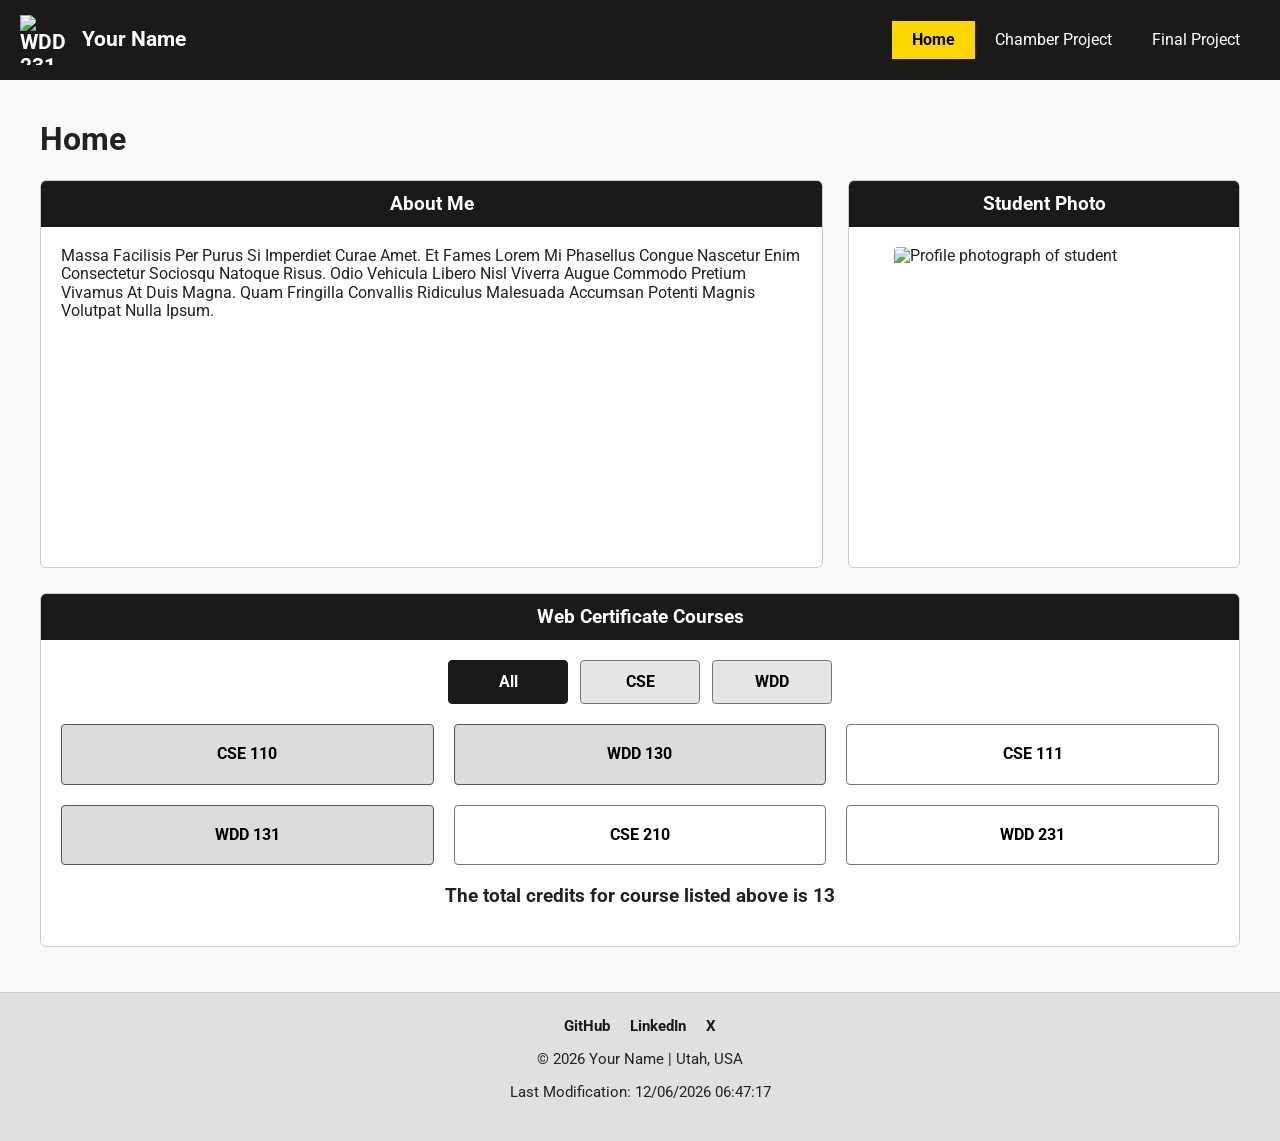
==== index.html @ 257f29cf "First commit: Mac assignment setup" ====
<!DOCTYPE html>
<html lang="en">

<head>
    <meta charset="UTF-8">
    <meta name="viewport" content="width=device-width, initial-scale=1.0">
    <title>WDD 231 - Course Home Page</title>
    <meta name="description"
        content="Course home page for WDD 231: Web Frontend Development, featuring course listings, filtering capabilities, and a responsive layout.">
    <meta name="author" content="Your Name">

    <link rel="preconnect" href="https://fonts.googleapis.com">
    <link rel="preconnect" href="https://fonts.gstatic.com" crossorigin>
    <link href="https://fonts.googleapis.com/css2?family=Roboto:wght@400;700&display=swap" rel="stylesheet">

    <link rel="stylesheet" href="styles/normalize.css">
    <link rel="stylesheet" href="styles/small.css">
    <link rel="stylesheet" href="styles/larger.css">

    <script src="scripts/navigation.js" defer></script>
    <script src="scripts/dates.js" defer></script>
    <script src="scripts/courses.js" defer></script>
</head>

<body>
    <header>
        <div class="header-title">
            <img src="images/logo.svg" alt="WDD 231 Course Logo" width="50" height="50">
            <span>Your Name</span>
        </div>
        <button id="menu-toggle" aria-label="Toggle navigation menu">☰</button>
        <nav id="primary-nav">
            <a href="#" class="active">Home</a>
            <a href="chamber/index.html">Chamber Project</a>
            <a href="final/index.html">Final Project</a>
        </nav>
    </header>

    <main>
        <h1>Home</h1>

        <div class="grid-container">
            <section class="card about-me">
                <h2>About Me</h2>
                <p>Massa Facilisis Per Purus Si Imperdiet Curae Amet. Et Fames Lorem Mi Phasellus Congue Nascetur Enim
                    Consectetur Sociosqu Natoque Risus. Odio Vehicula Libero Nisl Viverra Augue Commodo Pretium Vivamus
                    At Duis Magna. Quam Fringilla Convallis Ridiculus Malesuada Accumsan Potenti Magnis Volutpat Nulla
                    Ipsum.</p>
            </section>

            <section class="card student-photo">
                <h2>Student Photo</h2>
                <img src="images/profile.webp" alt="Profile photograph of student" width="300" height="300"
                    loading="lazy">
            </section>
        </div>

        <section class="card courses-section">
            <h2>Web Certificate Courses</h2>
            <div class="filter-buttons">
                <button id="btn-all" class="filter-btn active">All</button>
                <button id="btn-cse" class="filter-btn">CSE</button>
                <button id="btn-wdd" class="filter-btn">WDD</button>
            </div>

            <div id="courses-container">
            </div>

            <p id="total-credits-wrapper">The total credits for course listed above is <span id="total-credits">0</span>
            </p>
        </section>
    </main>

    <footer>
        <div class="social-links">
            <a href="https://github.com" target="_blank" rel="noopener" aria-label="Visit our GitHub profile">GitHub</a>
            <a href="https://linkedin.com" target="_blank" rel="noopener" aria-label="Connect on LinkedIn">LinkedIn</a>
            <a href="https://x.com" target="_blank" rel="noopener" aria-label="Follow us on X">X</a>
        </div>
        <p>&copy; <span id="current-year"></span> Your Name | Utah, USA</p>
        <p id="lastModified"></p>
    </footer>
</body>

</html>
---- styles/small.css ----
:root {
    --primary-color: #1a1a1a;
    --secondary-color: #333333;
    --accent-color: #ffd700;
    --bg-color: #f9f9f9;
    --card-bg: #ffffff;
    --text-color: #222222;
    --completed-bg: #dcdcdc;
    --font-family: 'Roboto', sans-serif;
}

body {
    font-family: var(--font-family);
    background-color: var(--bg-color);
    color: var(--text-color);
    margin: 0;
    padding: 0;
}

header {
    background-color: var(--primary-color);
    color: #ffffff;
    padding: 15px 20px;
    display: flex;
    justify-content: space-between;
    align-items: center;
    position: relative;
}

.header-title {
    display: flex;
    align-items: center;
    gap: 12px;
    font-size: 1.3rem;
    font-weight: bold;
}

#menu-toggle {
    background: none;
    border: none;
    color: #ffffff;
    font-size: 2rem;
    cursor: pointer;
    padding: 5px 10px;
}

#primary-nav {
    display: none;
    flex-direction: column;
    width: 100%;
    position: absolute;
    top: 100%;
    left: 0;
    background-color: var(--secondary-color);
    z-index: 1000;
}

#primary-nav.open {
    display: flex;
}

#primary-nav a {
    color: #ffffff;
    padding: 15px;
    text-decoration: none;
    text-align: center;
    border-bottom: 1px solid #444;
}

#primary-nav a.active {
    background-color: var(--accent-color);
    color: #000000;
    font-weight: bold;
}

main {
    padding: 20px;
    max-width: 1200px;
    margin: 0 auto;
}

.card {
    background: var(--card-bg);
    border: 1px solid #cccccc;
    border-radius: 6px;
    padding: 20px;
    margin-bottom: 25px;
}

.card h2 {
    background-color: var(--primary-color);
    color: #ffffff;
    margin: -20px -20px 20px -20px;
    padding: 12px 20px;
    font-size: 1.2rem;
    text-align: center;
    border-top-left-radius: 5px;
    border-top-right-radius: 5px;
}

.student-photo img {
    width: 100%;
    height: auto;
    max-width: 300px;
    display: block;
    margin: 0 auto;
    border-radius: 4px;
}

.filter-buttons {
    display: flex;
    justify-content: center;
    gap: 12px;
    margin-bottom: 20px;
}

.filter-btn {
    padding: 12px 24px;
    border: 1px solid #767676;
    background-color: #e6e6e6;
    color: #000000;
    cursor: pointer;
    border-radius: 4px;
    font-weight: bold;
    flex: 1;
    max-width: 120px;
}

.filter-btn.active {
    background-color: var(--primary-color);
    color: #ffffff;
    border-color: var(--primary-color);
}

#courses-container {
    display: flex;
    flex-direction: column;
    gap: 15px;
    margin-bottom: 20px;
}

.course-card {
    padding: 20px;
    border: 1px solid #767676;
    border-radius: 4px;
    text-align: center;
    background-color: #ffffff;
    font-weight: bold;
    color: #000000;
}

.course-card.completed {
    background-color: var(--completed-bg);
    border-color: #555555;
}

#total-credits-wrapper {
    text-align: center;
    font-size: 1.2rem;
    font-weight: bold;
    margin-top: 20px;
}

footer {
    background-color: #e0e0e0;
    color: #222222;
    text-align: center;
    padding: 25px 20px;
    font-size: 0.95rem;
    border-top: 1px solid #cccccc;
}

.social-links {
    margin-bottom: 15px;
    display: flex;
    justify-content: center;
    gap: 20px;
}

.social-links a {
    color: #1a1a1a;
    text-decoration: none;
    font-weight: bold;
}

.social-links a:hover {
    text-decoration: underline;
}
---- styles/larger.css ----
@media (min-width: 768px) {
    #menu-toggle {
        display: none;
    }

    #primary-nav {
        display: flex !important;
        flex-direction: row;
        position: static;
        width: auto;
        background: none;
    }

    #primary-nav a {
        border-bottom: none;
        padding: 10px 20px;
    }

    .grid-container {
        display: grid;
        grid-template-columns: 2fr 1fr;
        gap: 25px;
    }

    #courses-container {
        display: grid;
        grid-template-columns: repeat(3, 1fr);
        gap: 20px;
    }
}
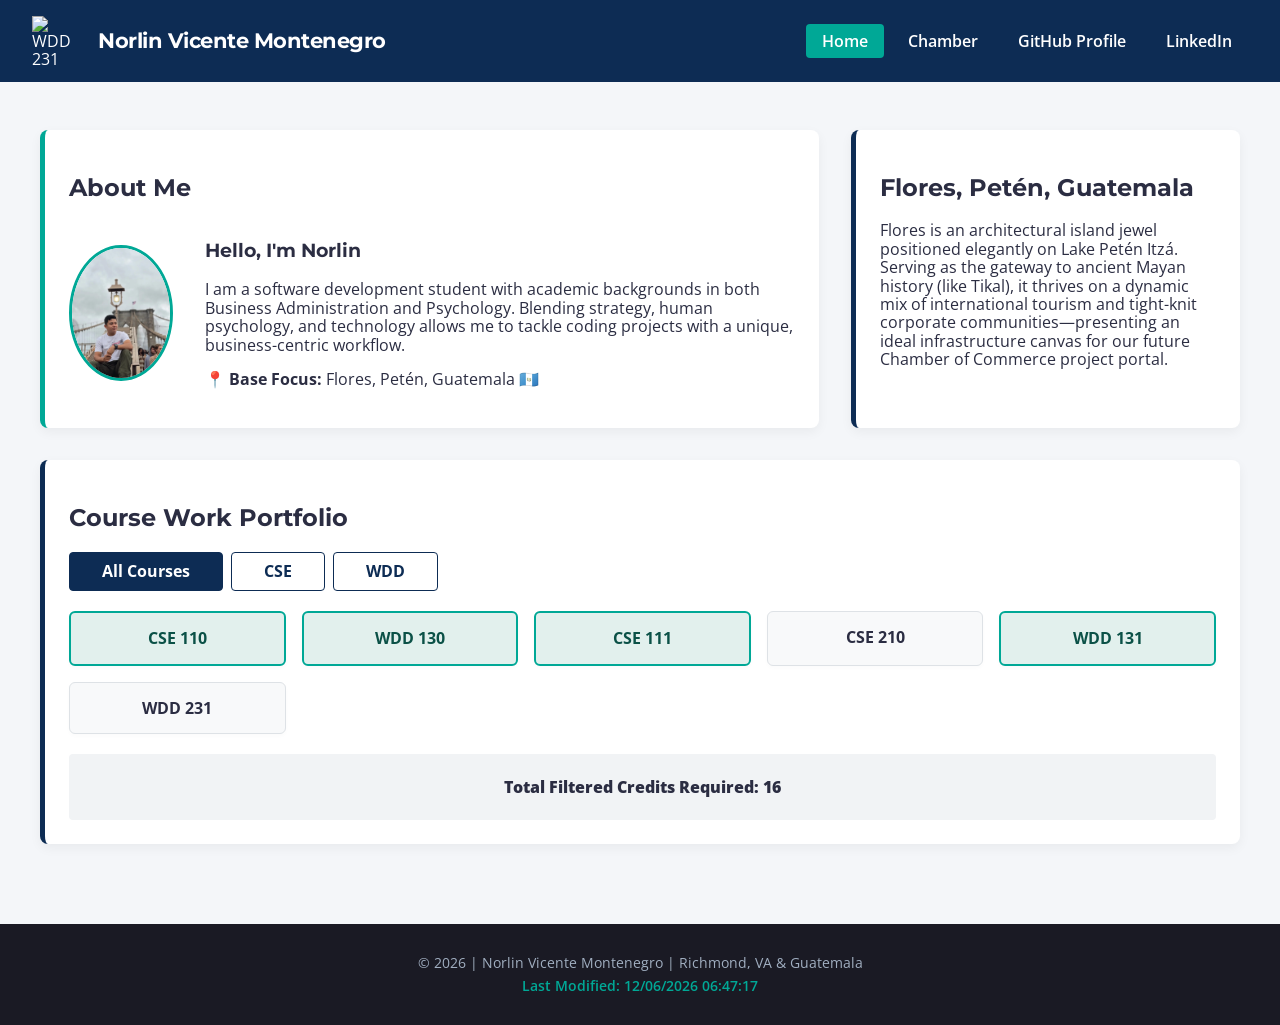
==== commit 490deaed: "Complete setup for W01 assignment" ====
--- a/index.html
+++ b/index.html
@@ -4,14 +4,15 @@
 <head>
     <meta charset="UTF-8">
     <meta name="viewport" content="width=device-width, initial-scale=1.0">
-    <title>WDD 231 - Course Home Page</title>
+    <title>WDD 231 - Web Frontend Development | Norlin Vicente Montenegro</title>
     <meta name="description"
-        content="Course home page for WDD 231: Web Frontend Development, featuring course listings, filtering capabilities, and a responsive layout.">
-    <meta name="author" content="Your Name">
+        content="Course portal for Norlin Vicente Montenegro in WDD 231: Web Frontend Development, showcasing student projects and details on Flores, Petén, Guatemala.">
 
     <link rel="preconnect" href="https://fonts.googleapis.com">
     <link rel="preconnect" href="https://fonts.gstatic.com" crossorigin>
-    <link href="https://fonts.googleapis.com/css2?family=Roboto:wght@400;700&display=swap" rel="stylesheet">
+    <link
+        href="https://fonts.googleapis.com/css2?family=Montserrat:ital,wght@0,100..900;1,100..900&family=Open+Sans:ital,wght@0,300..800;1,300..800&display=swap"
+        rel="stylesheet">
 
     <link rel="stylesheet" href="styles/normalize.css">
     <link rel="stylesheet" href="styles/small.css">
@@ -24,61 +25,66 @@
 
 <body>
     <header>
-        <div class="header-title">
+        <div class="header-container">
             <img src="images/logo.svg" alt="WDD 231 Course Logo" width="50" height="50">
-            <span>Your Name</span>
+            <h1>Norlin Vicente Montenegro</h1>
         </div>
-        <button id="menu-toggle" aria-label="Toggle navigation menu">☰</button>
-        <nav id="primary-nav">
-            <a href="#" class="active">Home</a>
-            <a href="chamber/index.html">Chamber Project</a>
-            <a href="final/index.html">Final Project</a>
+        <button id="menu-button" aria-label="Toggle Menu">&#9776;</button>
+        <nav>
+            <ul id="nav-menu">
+                <li><a href="#" class="active">Home</a></li>
+                <li><a href="chamber/index.html">Chamber</a></li>
+                <li><a href="https://github.com" target="_blank" rel="noopener">GitHub Profile</a></li>
+                <li><a href="https://linkedin.com" target="_blank" rel="noopener">LinkedIn</a></li>
+            </ul>
         </nav>
     </header>
 
     <main>
-        <h1>Home</h1>
-
         <div class="grid-container">
-            <section class="card about-me">
+            <section class="card profile-info">
                 <h2>About Me</h2>
-                <p>Massa Facilisis Per Purus Si Imperdiet Curae Amet. Et Fames Lorem Mi Phasellus Congue Nascetur Enim
-                    Consectetur Sociosqu Natoque Risus. Odio Vehicula Libero Nisl Viverra Augue Commodo Pretium Vivamus
-                    At Duis Magna. Quam Fringilla Convallis Ridiculus Malesuada Accumsan Potenti Magnis Volutpat Nulla
-                    Ipsum.</p>
+                <div class="profile-layout">
+                    <img src="images/profile.webp" alt="Norlin Vicente Montenegro Headshot" width="130" height="130"
+                        loading="lazy">
+                    <div class="bio-text">
+                        <h3>Hello, I'm Norlin</h3>
+                        <p>I am a software development student with academic backgrounds in both Business Administration
+                            and Psychology. Blending strategy, human psychology, and technology allows me to tackle
+                            coding projects with a unique, business-centric workflow.</p>
+                        <p class="hometown-tag">📍 <strong>Base Focus:</strong> Flores, Petén, Guatemala 🇬🇹</p>
+                    </div>
+                </div>
             </section>
 
-            <section class="card student-photo">
-                <h2>Student Photo</h2>
-                <img src="images/profile.webp" alt="Profile photograph of student" width="300" height="300"
-                    loading="lazy">
+            <section class="card hometown-highlight">
+                <h2>Flores, Petén, Guatemala</h2>
+                <p>Flores is an architectural island jewel positioned elegantly on Lake Petén Itzá. Serving as the
+                    gateway to ancient Mayan history (like Tikal), it thrives on a dynamic mix of international tourism
+                    and tight-knit corporate communities—presenting an ideal infrastructure canvas for our future
+                    Chamber of Commerce project portal.</p>
+            </section>
+
+            <section class="card course-work">
+                <h2>Course Work Portfolio</h2>
+                <div class="filter-buttons">
+                    <button id="btn-all" class="filter-btn active">All Courses</button>
+                    <button id="btn-cse" class="filter-btn">CSE</button>
+                    <button id="btn-wdd" class="filter-btn">WDD</button>
+                </div>
+
+                <div id="course-list" class="course-grid"></div>
+
+                <div class="total-credits">
+                    <p>Total Filtered Credits Required: <span id="credits-count">0</span></p>
+                </div>
             </section>
         </div>
-
-        <section class="card courses-section">
-            <h2>Web Certificate Courses</h2>
-            <div class="filter-buttons">
-                <button id="btn-all" class="filter-btn active">All</button>
-                <button id="btn-cse" class="filter-btn">CSE</button>
-                <button id="btn-wdd" class="filter-btn">WDD</button>
-            </div>
-
-            <div id="courses-container">
-            </div>
-
-            <p id="total-credits-wrapper">The total credits for course listed above is <span id="total-credits">0</span>
-            </p>
-        </section>
     </main>
 
     <footer>
-        <div class="social-links">
-            <a href="https://github.com" target="_blank" rel="noopener" aria-label="Visit our GitHub profile">GitHub</a>
-            <a href="https://linkedin.com" target="_blank" rel="noopener" aria-label="Connect on LinkedIn">LinkedIn</a>
-            <a href="https://x.com" target="_blank" rel="noopener" aria-label="Follow us on X">X</a>
-        </div>
-        <p>&copy; <span id="current-year"></span> Your Name | Utah, USA</p>
-        <p id="lastModified"></p>
+        <p>&copy; <span id="current-year"></span> | Norlin Vicente Montenegro | Richmond, VA & Guatemala</p>
+        <p id="last-modified"></p>
     </footer>
 </body>
 
--- a/styles/small.css
+++ b/styles/small.css
@@ -1,188 +1,209 @@
+/* Color Palette & Variables */
 :root {
-    --primary-color: #1a1a1a;
-    --secondary-color: #333333;
-    --accent-color: #ffd700;
-    --bg-color: #f9f9f9;
+    --primary-color: #0d2c54;
+    /* Deep Professional Navy */
+    --accent-color: #00a896;
+    /* Dynamic Modern Teal */
+    --bg-dark: #1a1a24;
+    /* Slate Dark Background */
+    --text-light: #ffffff;
+    --text-dark: #2b2d42;
     --card-bg: #ffffff;
-    --text-color: #222222;
-    --completed-bg: #dcdcdc;
-    --font-family: 'Roboto', sans-serif;
+    --body-bg: #f4f6f9;
+    /* Fresh Light Slate Grey */
+    --completed-bg: #e2f0ed;
+    /* soft teal tint for finished classes */
+    --completed-border: #00a896;
 }
 
 body {
-    font-family: var(--font-family);
-    background-color: var(--bg-color);
-    color: var(--text-color);
+    font-family: 'Open Sans', sans-serif;
+    background-color: var(--body-bg);
+    color: var(--text-dark);
     margin: 0;
     padding: 0;
 }
 
+h1,
+h2,
+h3 {
+    font-family: 'Montserrat', sans-serif;
+    font-weight: 700;
+}
+
+/* Header & Logo Setup */
 header {
     background-color: var(--primary-color);
-    color: #ffffff;
-    padding: 15px 20px;
-    display: flex;
-    justify-content: space-between;
+    color: var(--text-light);
+    padding: 1rem;
+    position: relative;
+}
+
+.header-container {
+    display: flex;
     align-items: center;
-    position: relative;
-}
-
-.header-title {
-    display: flex;
-    align-items: center;
-    gap: 12px;
+    gap: 1rem;
+}
+
+.header-container h1 {
     font-size: 1.3rem;
-    font-weight: bold;
-}
-
-#menu-toggle {
+    margin: 0;
+    letter-spacing: -0.5px;
+}
+
+/* Navigation System & Hamburger Icon */
+#menu-button {
+    position: absolute;
+    right: 1rem;
+    top: 1.1rem;
     background: none;
     border: none;
-    color: #ffffff;
-    font-size: 2rem;
+    color: var(--text-light);
+    font-size: 1.8rem;
     cursor: pointer;
-    padding: 5px 10px;
-}
-
-#primary-nav {
+}
+
+nav {
     display: none;
+    /* Controlled via JavaScript */
+}
+
+nav.open {
+    display: block;
+}
+
+nav ul {
+    list-style: none;
+    padding: 0;
+    margin: 1rem 0 0 0;
+}
+
+nav ul li a {
+    display: block;
+    color: var(--text-light);
+    text-decoration: none;
+    padding: 0.75rem;
+    border-bottom: 1px solid rgba(255, 255, 255, 0.1);
+    font-weight: 600;
+    transition: background 0.2s ease;
+}
+
+nav ul li a:hover,
+nav ul li a.active {
+    background-color: var(--accent-color);
+    color: var(--text-light);
+}
+
+/* Main Content Structural Cards */
+main {
+    padding: 1rem;
+}
+
+.grid-container {
+    display: flex;
     flex-direction: column;
-    width: 100%;
-    position: absolute;
-    top: 100%;
-    left: 0;
-    background-color: var(--secondary-color);
-    z-index: 1000;
-}
-
-#primary-nav.open {
-    display: flex;
-}
-
-#primary-nav a {
-    color: #ffffff;
-    padding: 15px;
-    text-decoration: none;
-    text-align: center;
-    border-bottom: 1px solid #444;
-}
-
-#primary-nav a.active {
-    background-color: var(--accent-color);
-    color: #000000;
-    font-weight: bold;
-}
-
-main {
-    padding: 20px;
-    max-width: 1200px;
-    margin: 0 auto;
+    gap: 1.5rem;
 }
 
 .card {
-    background: var(--card-bg);
-    border: 1px solid #cccccc;
+    background-color: var(--card-bg);
+    border-radius: 8px;
+    padding: 1.5rem;
+    box-shadow: 0 4px 12px rgba(0, 0, 0, 0.05);
+    border-left: 5px solid var(--primary-color);
+}
+
+.profile-info {
+    border-left-color: var(--accent-color);
+}
+
+.profile-layout {
+    display: flex;
+    flex-direction: column;
+    align-items: center;
+    gap: 1rem;
+    text-align: center;
+}
+
+.profile-layout img {
+    border-radius: 50%;
+    object-fit: cover;
+    border: 3px solid var(--accent-color);
+}
+
+/* Dynamic Filter Controls */
+.filter-buttons {
+    display: flex;
+    gap: 0.5rem;
+    margin-bottom: 1.25rem;
+}
+
+.filter-btn {
+    flex: 1;
+    padding: 0.6rem;
+    border: 1px solid var(--primary-color);
+    background-color: white;
+    color: var(--primary-color);
+    font-weight: 700;
+    border-radius: 4px;
+    cursor: pointer;
+    transition: all 0.2s ease-in-out;
+}
+
+.filter-btn.active,
+.filter-btn:hover {
+    background-color: var(--primary-color);
+    color: var(--text-light);
+}
+
+/* Dynamic JavaScript Grid Layout */
+.course-grid {
+    display: grid;
+    grid-template-columns: 1fr;
+    gap: 0.75rem;
+}
+
+.course-item {
+    background-color: #f8f9fa;
+    border: 1px solid #dee2e6;
+    padding: 1rem;
     border-radius: 6px;
-    padding: 20px;
-    margin-bottom: 25px;
-}
-
-.card h2 {
-    background-color: var(--primary-color);
-    color: #ffffff;
-    margin: -20px -20px 20px -20px;
-    padding: 12px 20px;
-    font-size: 1.2rem;
-    text-align: center;
-    border-top-left-radius: 5px;
-    border-top-right-radius: 5px;
-}
-
-.student-photo img {
-    width: 100%;
-    height: auto;
-    max-width: 300px;
-    display: block;
-    margin: 0 auto;
+    text-align: center;
+    font-weight: 700;
+    box-shadow: 0 2px 4px rgba(0, 0, 0, 0.02);
+}
+
+/* Dynamism: Finished Class Conditional Formatting Styles */
+.course-item.completed {
+    background-color: var(--completed-bg);
+    border: 2px solid var(--completed-border);
+    color: #0b5147;
+}
+
+.total-credits {
+    margin-top: 1.25rem;
+    font-weight: 800;
+    background-color: #f1f3f5;
+    padding: 0.5rem 1rem;
     border-radius: 4px;
-}
-
-.filter-buttons {
-    display: flex;
-    justify-content: center;
-    gap: 12px;
-    margin-bottom: 20px;
-}
-
-.filter-btn {
-    padding: 12px 24px;
-    border: 1px solid #767676;
-    background-color: #e6e6e6;
-    color: #000000;
-    cursor: pointer;
-    border-radius: 4px;
-    font-weight: bold;
-    flex: 1;
-    max-width: 120px;
-}
-
-.filter-btn.active {
-    background-color: var(--primary-color);
-    color: #ffffff;
-    border-color: var(--primary-color);
-}
-
-#courses-container {
-    display: flex;
-    flex-direction: column;
-    gap: 15px;
-    margin-bottom: 20px;
-}
-
-.course-card {
-    padding: 20px;
-    border: 1px solid #767676;
-    border-radius: 4px;
-    text-align: center;
-    background-color: #ffffff;
-    font-weight: bold;
-    color: #000000;
-}
-
-.course-card.completed {
-    background-color: var(--completed-bg);
-    border-color: #555555;
-}
-
-#total-credits-wrapper {
-    text-align: center;
-    font-size: 1.2rem;
-    font-weight: bold;
-    margin-top: 20px;
-}
-
+    text-align: center;
+}
+
+/* Footer Element styling */
 footer {
-    background-color: #e0e0e0;
-    color: #222222;
-    text-align: center;
-    padding: 25px 20px;
-    font-size: 0.95rem;
-    border-top: 1px solid #cccccc;
-}
-
-.social-links {
-    margin-bottom: 15px;
-    display: flex;
-    justify-content: center;
-    gap: 20px;
-}
-
-.social-links a {
-    color: #1a1a1a;
-    text-decoration: none;
-    font-weight: bold;
-}
-
-.social-links a:hover {
-    text-decoration: underline;
+    background-color: var(--bg-dark);
+    color: #a0aec0;
+    text-align: center;
+    padding: 1.5rem 1rem;
+    margin-top: 2rem;
+    font-size: 0.9rem;
+}
+
+footer p {
+    margin: 0.4rem 0;
+}
+
+#last-modified {
+    color: var(--accent-color);
+    font-weight: 600;
 }
--- a/styles/larger.css
+++ b/styles/larger.css
@@ -1,30 +1,67 @@
 @media (min-width: 768px) {
-    #menu-toggle {
-        display: none;
+    header {
+        display: flex;
+        justify-content: space-between;
+        align-items: center;
+        padding: 1rem 2rem;
     }
 
-    #primary-nav {
-        display: flex !important;
-        flex-direction: row;
-        position: static;
-        width: auto;
-        background: none;
+    #menu-button {
+        display: none;
+        /* Hide mobile trigger button on desktop grids */
     }
 
-    #primary-nav a {
-        border-bottom: none;
-        padding: 10px 20px;
+    nav {
+        display: block;
     }
 
+    nav ul {
+        display: flex;
+        gap: 0.5rem;
+        margin: 0;
+    }
+
+    nav ul li a {
+        border-bottom: none;
+        border-radius: 4px;
+        padding: 0.5rem 1rem;
+    }
+
+    /* Professional Desktop Flex/Grid Layout alignment */
     .grid-container {
         display: grid;
         grid-template-columns: 2fr 1fr;
-        gap: 25px;
+        gap: 2rem;
+        max-width: 1200px;
+        margin: 2rem auto;
     }
 
-    #courses-container {
-        display: grid;
-        grid-template-columns: repeat(3, 1fr);
-        gap: 20px;
+    .profile-info {
+        grid-column: 1 / 2;
+    }
+
+    .hometown-highlight {
+        grid-column: 2 / 3;
+    }
+
+    .course-work {
+        grid-column: 1 / 3;
+        /* Stretch full-width dynamically across bottom row */
+    }
+
+    .profile-layout {
+        flex-direction: row;
+        text-align: left;
+        gap: 2rem;
+    }
+
+    .course-grid {
+        grid-template-columns: repeat(auto-fit, minmax(200px, 1fr));
+        gap: 1rem;
+    }
+
+    .filter-btn {
+        flex: none;
+        padding: 0.6rem 2rem;
     }
 }
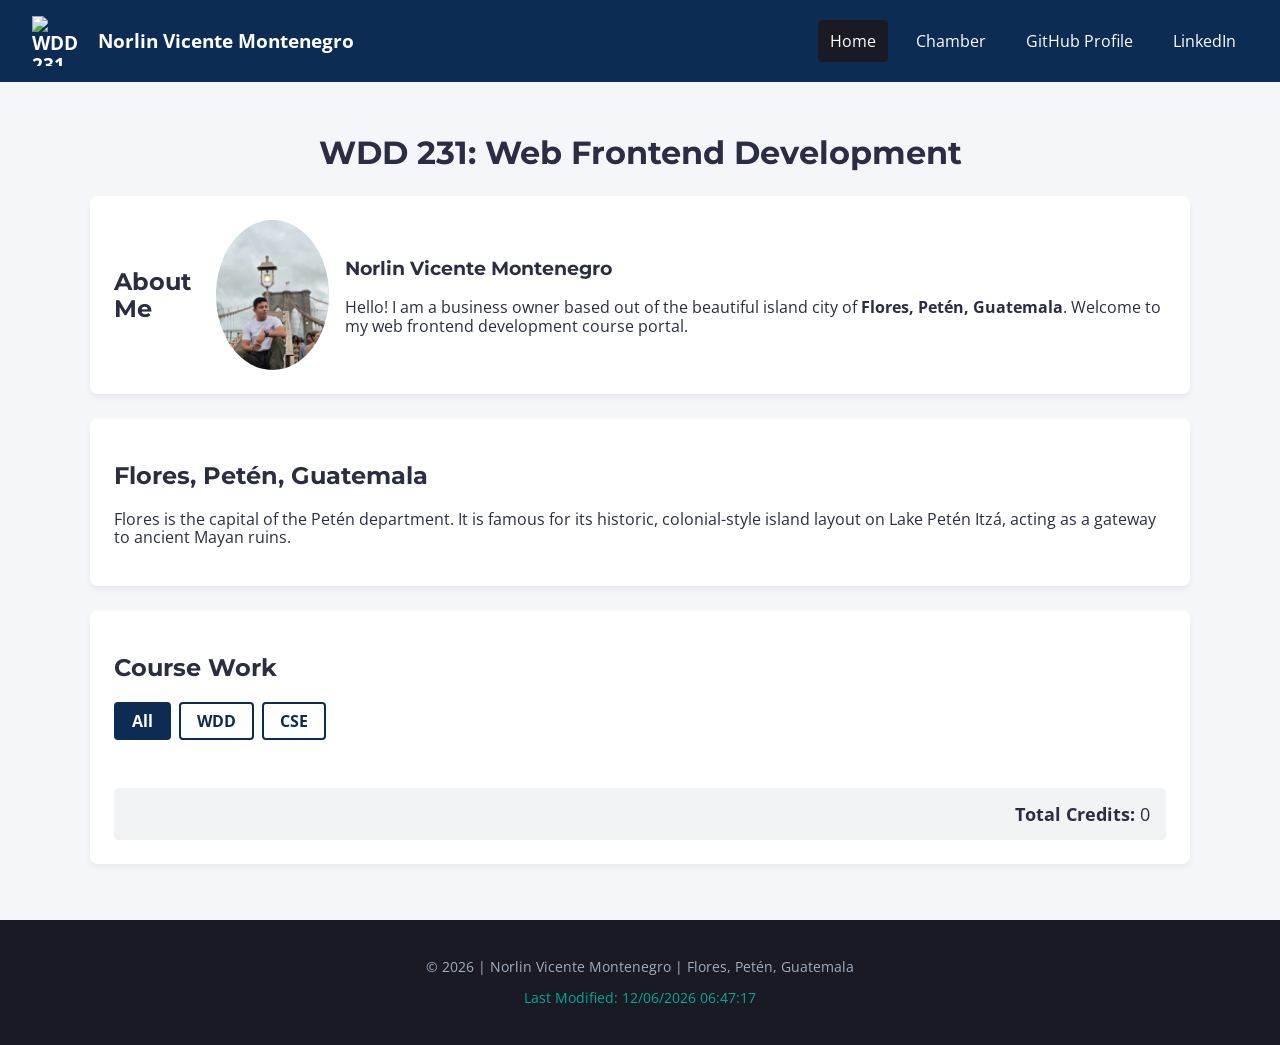
==== commit 70a24b88: "Fix: resolve color contrast, missing author meta, h1 alignment, and add links" ====
--- a/index.html
+++ b/index.html
@@ -1,5 +1,5 @@
 <!DOCTYPE html>
-<html lang="en">
+<html lang="en-US">
 
 <head>
     <meta charset="UTF-8">
@@ -7,6 +7,7 @@
     <title>WDD 231 - Web Frontend Development | Norlin Vicente Montenegro</title>
     <meta name="description"
         content="Course portal for Norlin Vicente Montenegro in WDD 231: Web Frontend Development, showcasing student projects and details on Flores, Petén, Guatemala.">
+    <meta name="author" content="Norlin Vicente Montenegro">
 
     <link rel="preconnect" href="https://fonts.googleapis.com">
     <link rel="preconnect" href="https://fonts.gstatic.com" crossorigin>
@@ -27,63 +28,57 @@
     <header>
         <div class="header-container">
             <img src="images/logo.svg" alt="WDD 231 Course Logo" width="50" height="50">
-            <h1>Norlin Vicente Montenegro</h1>
+            <span>Norlin Vicente Montenegro</span>
         </div>
-        <button id="menu-button" aria-label="Toggle Menu">&#9776;</button>
+        <button id="menu-button" aria-label="Toggle Menu">☰</button>
         <nav>
-            <ul id="nav-menu">
+            <ul>
                 <li><a href="#" class="active">Home</a></li>
                 <li><a href="chamber/index.html">Chamber</a></li>
-                <li><a href="https://github.com" target="_blank" rel="noopener">GitHub Profile</a></li>
-                <li><a href="https://linkedin.com" target="_blank" rel="noopener">LinkedIn</a></li>
+                <li><a href="https://github.com" target="_blank">GitHub Profile</a></li>
+                <li><a href="https://linkedin.com" target="_blank">LinkedIn</a></li>
             </ul>
         </nav>
     </header>
 
     <main>
-        <div class="grid-container">
-            <section class="card profile-info">
-                <h2>About Me</h2>
-                <div class="profile-layout">
-                    <img src="images/profile.webp" alt="Norlin Vicente Montenegro Headshot" width="130" height="130"
-                        loading="lazy">
-                    <div class="bio-text">
-                        <h3>Hello, I'm Norlin</h3>
-                        <p>I am a software development student with academic backgrounds in both Business Administration
-                            and Psychology. Blending strategy, human psychology, and technology allows me to tackle
-                            coding projects with a unique, business-centric workflow.</p>
-                        <p class="hometown-tag">📍 <strong>Base Focus:</strong> Flores, Petén, Guatemala 🇬🇹</p>
-                    </div>
-                </div>
-            </section>
+        <h1>WDD 231: Web Frontend Development</h1>
 
-            <section class="card hometown-highlight">
-                <h2>Flores, Petén, Guatemala</h2>
-                <p>Flores is an architectural island jewel positioned elegantly on Lake Petén Itzá. Serving as the
-                    gateway to ancient Mayan history (like Tikal), it thrives on a dynamic mix of international tourism
-                    and tight-knit corporate communities—presenting an ideal infrastructure canvas for our future
-                    Chamber of Commerce project portal.</p>
-            </section>
+        <section class="card profile-layout">
+            <h2>About Me</h2>
+            <img src="images/profile.webp" alt="Norlin Vicente Montenegro Headshot" width="150" height="150">
+            <div>
+                <h3>Norlin Vicente Montenegro</h3>
+                <p>Hello! I am a business owner based out of the beautiful island city of <strong>Flores, Petén,
+                        Guatemala</strong>. Welcome to my web frontend development course portal.</p>
+            </div>
+        </section>
 
-            <section class="card course-work">
-                <h2>Course Work Portfolio</h2>
-                <div class="filter-buttons">
-                    <button id="btn-all" class="filter-btn active">All Courses</button>
-                    <button id="btn-cse" class="filter-btn">CSE</button>
-                    <button id="btn-wdd" class="filter-btn">WDD</button>
-                </div>
+        <section class="card">
+            <h2>Flores, Petén, Guatemala</h2>
+            <p>Flores is the capital of the Petén department. It is famous for its historic, colonial-style island
+                layout on Lake Petén Itzá, acting as a gateway to ancient Mayan ruins.</p>
+        </section>
 
-                <div id="course-list" class="course-grid"></div>
+        <section class="card">
+            <h2>Course Work</h2>
+            <div class="filter-buttons">
+                <button id="btn-all" class="filter-btn active">All</button>
+                <button id="btn-wdd" class="filter-btn">WDD</button>
+                <button id="btn-cse" class="filter-btn">CSE</button>
+            </div>
 
-                <div class="total-credits">
-                    <p>Total Filtered Credits Required: <span id="credits-count">0</span></p>
-                </div>
-            </section>
-        </div>
+            <div id="course-container" class="grid-container">
+            </div>
+
+            <div class="total-credits">
+                <strong>Total Credits: </strong><span id="total-credits">0</span>
+            </div>
+        </section>
     </main>
 
     <footer>
-        <p>&copy; <span id="current-year"></span> | Norlin Vicente Montenegro | Richmond, VA & Guatemala</p>
+        <p>&copy; <span id="current-year"></span> | Norlin Vicente Montenegro | Flores, Petén, Guatemala</p>
         <p id="last-modified"></p>
     </footer>
 </body>
--- a/styles/small.css
+++ b/styles/small.css
@@ -1,37 +1,28 @@
-/* Color Palette & Variables */
 :root {
     --primary-color: #0d2c54;
-    /* Deep Professional Navy */
     --accent-color: #00a896;
-    /* Dynamic Modern Teal */
+    --text-dark: #2b2d42;
+    --text-light: #ffffff;
+    --body-bg: #f4f6f9;
+    --card-bg: #ffffff;
     --bg-dark: #1a1a24;
-    /* Slate Dark Background */
-    --text-light: #ffffff;
-    --text-dark: #2b2d42;
-    --card-bg: #ffffff;
-    --body-bg: #f4f6f9;
-    /* Fresh Light Slate Grey */
     --completed-bg: #e2f0ed;
-    /* soft teal tint for finished classes */
-    --completed-border: #00a896;
+    --completed-text: #0b5147;
 }
 
 body {
+    margin: 0;
     font-family: 'Open Sans', sans-serif;
     background-color: var(--body-bg);
     color: var(--text-dark);
-    margin: 0;
-    padding: 0;
 }
 
 h1,
 h2,
 h3 {
     font-family: 'Montserrat', sans-serif;
-    font-weight: 700;
 }
 
-/* Header & Logo Setup */
 header {
     background-color: var(--primary-color);
     color: var(--text-light);
@@ -43,78 +34,68 @@
     display: flex;
     align-items: center;
     gap: 1rem;
+    font-size: 1.2rem;
+    font-weight: bold;
 }
 
-.header-container h1 {
-    font-size: 1.3rem;
-    margin: 0;
-    letter-spacing: -0.5px;
-}
-
-/* Navigation System & Hamburger Icon */
 #menu-button {
     position: absolute;
+    top: 1rem;
     right: 1rem;
-    top: 1.1rem;
     background: none;
     border: none;
     color: var(--text-light);
-    font-size: 1.8rem;
+    font-size: 2rem;
     cursor: pointer;
-}
-
-nav {
-    display: none;
-    /* Controlled via JavaScript */
-}
-
-nav.open {
-    display: block;
 }
 
 nav ul {
     list-style: none;
     padding: 0;
     margin: 1rem 0 0 0;
+    display: none;
+    flex-direction: column;
+    gap: 0.5rem;
+}
+
+nav ul.show {
+    display: flex;
 }
 
 nav ul li a {
-    display: block;
     color: var(--text-light);
     text-decoration: none;
+    display: block;
     padding: 0.75rem;
-    border-bottom: 1px solid rgba(255, 255, 255, 0.1);
-    font-weight: 600;
-    transition: background 0.2s ease;
+    border-radius: 4px;
+    transition: background 0.2s;
 }
 
-nav ul li a:hover,
+nav ul li a:hover {
+    background-color: var(--accent-color);
+}
+
+/* FIX: High contrast dark background applied here to pass AA criteria */
 nav ul li a.active {
-    background-color: var(--accent-color);
+    background-color: var(--bg-dark);
     color: var(--text-light);
 }
 
-/* Main Content Structural Cards */
 main {
     padding: 1rem;
 }
 
-.grid-container {
-    display: flex;
-    flex-direction: column;
-    gap: 1.5rem;
+h1 {
+    text-align: center;
+    margin-bottom: 1.5rem;
 }
 
 .card {
     background-color: var(--card-bg);
     border-radius: 8px;
     padding: 1.5rem;
-    box-shadow: 0 4px 12px rgba(0, 0, 0, 0.05);
-    border-left: 5px solid var(--primary-color);
-}
-
-.profile-info {
-    border-left-color: var(--accent-color);
+    margin-bottom: 1.5rem;
+    box-shadow: 0 4px 6px rgba(0, 0, 0, 0.05);
 }
 
 .profile-layout {
@@ -128,26 +109,23 @@
 .profile-layout img {
     border-radius: 50%;
     object-fit: cover;
-    border: 3px solid var(--accent-color);
 }
 
-/* Dynamic Filter Controls */
 .filter-buttons {
     display: flex;
     gap: 0.5rem;
-    margin-bottom: 1.25rem;
+    margin-bottom: 1.5rem;
 }
 
 .filter-btn {
-    flex: 1;
-    padding: 0.6rem;
-    border: 1px solid var(--primary-color);
     background-color: white;
     color: var(--primary-color);
-    font-weight: 700;
+    border: 2px solid var(--primary-color);
+    padding: 0.5rem 1rem;
     border-radius: 4px;
     cursor: pointer;
-    transition: all 0.2s ease-in-out;
+    font-weight: bold;
+    transition: all 0.2s;
 }
 
 .filter-btn.active,
@@ -156,54 +134,45 @@
     color: var(--text-light);
 }
 
-/* Dynamic JavaScript Grid Layout */
-.course-grid {
+.grid-container {
     display: grid;
     grid-template-columns: 1fr;
-    gap: 0.75rem;
+    gap: 1rem;
+    margin-bottom: 1.5rem;
 }
 
 .course-item {
     background-color: #f8f9fa;
-    border: 1px solid #dee2e6;
+    border: 1px solid #ddd;
     padding: 1rem;
-    border-radius: 6px;
+    border-radius: 4px;
+    font-weight: bold;
     text-align: center;
-    font-weight: 700;
-    box-shadow: 0 2px 4px rgba(0, 0, 0, 0.02);
 }
 
-/* Dynamism: Finished Class Conditional Formatting Styles */
 .course-item.completed {
     background-color: var(--completed-bg);
-    border: 2px solid var(--completed-border);
-    color: #0b5147;
+    border-color: var(--completed-text);
+    color: var(--completed-text);
 }
 
 .total-credits {
-    margin-top: 1.25rem;
-    font-weight: 800;
     background-color: #f1f3f5;
-    padding: 0.5rem 1rem;
+    padding: 1rem;
     border-radius: 4px;
-    text-align: center;
+    text-align: right;
+    font-size: 1.1rem;
 }
 
-/* Footer Element styling */
 footer {
     background-color: var(--bg-dark);
     color: #a0aec0;
     text-align: center;
-    padding: 1.5rem 1rem;
-    margin-top: 2rem;
+    padding: 1.5rem;
     font-size: 0.9rem;
-}
-
-footer p {
-    margin: 0.4rem 0;
 }
 
 #last-modified {
     color: var(--accent-color);
-    font-weight: 600;
+    margin-top: 0.5rem;
 }
--- a/styles/larger.css
+++ b/styles/larger.css
@@ -8,60 +8,27 @@
 
     #menu-button {
         display: none;
-        /* Hide mobile trigger button on desktop grids */
-    }
-
-    nav {
-        display: block;
     }
 
     nav ul {
         display: flex;
-        gap: 0.5rem;
+        flex-direction: row;
         margin: 0;
+        gap: 1rem;
     }
 
-    nav ul li a {
-        border-bottom: none;
-        border-radius: 4px;
-        padding: 0.5rem 1rem;
-    }
-
-    /* Professional Desktop Flex/Grid Layout alignment */
-    .grid-container {
-        display: grid;
-        grid-template-columns: 2fr 1fr;
-        gap: 2rem;
-        max-width: 1200px;
-        margin: 2rem auto;
-    }
-
-    .profile-info {
-        grid-column: 1 / 2;
-    }
-
-    .hometown-highlight {
-        grid-column: 2 / 3;
-    }
-
-    .course-work {
-        grid-column: 1 / 3;
-        /* Stretch full-width dynamically across bottom row */
+    main {
+        max-width: 1100px;
+        margin: 0 auto;
+        padding: 2rem;
     }
 
     .profile-layout {
         flex-direction: row;
         text-align: left;
-        gap: 2rem;
     }
 
-    .course-grid {
-        grid-template-columns: repeat(auto-fit, minmax(200px, 1fr));
-        gap: 1rem;
-    }
-
-    .filter-btn {
-        flex: none;
-        padding: 0.6rem 2rem;
+    .grid-container {
+        grid-template-columns: repeat(3, 1fr);
     }
 }
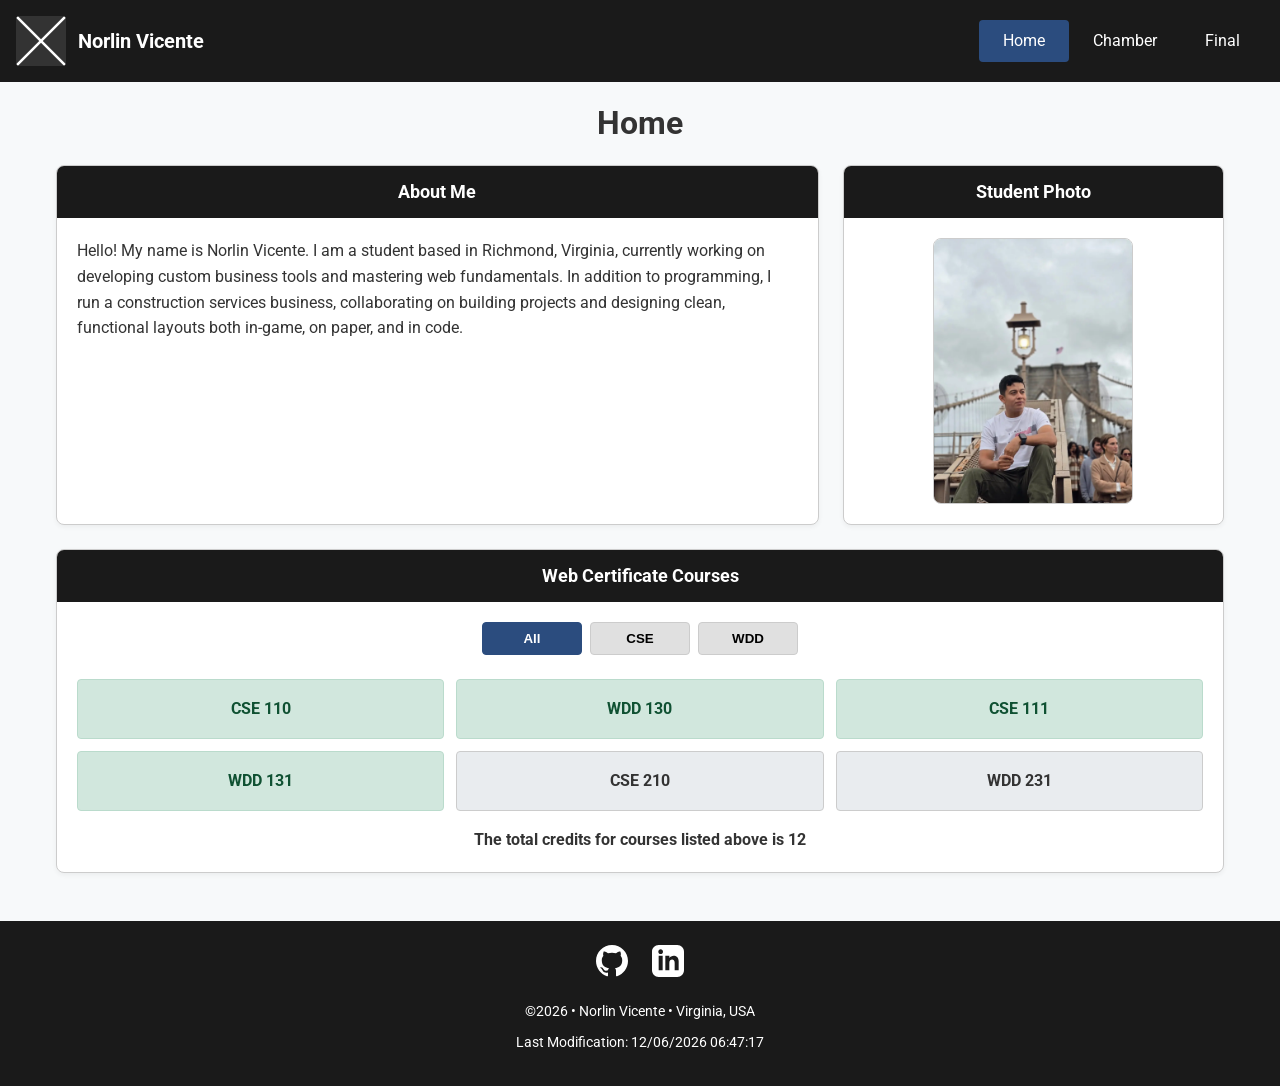
==== commit bc576d18: "Split JS files and complete W01 Home Page assignment" ====
--- a/index.html
+++ b/index.html
@@ -1,24 +1,24 @@
 <!DOCTYPE html>
-<html lang="en-US">
+<html lang="en">
 
 <head>
     <meta charset="UTF-8">
     <meta name="viewport" content="width=device-width, initial-scale=1.0">
-    <title>WDD 231 - Web Frontend Development | Norlin Vicente Montenegro</title>
+    <title>WDD 231 - Course Home Page</title>
     <meta name="description"
-        content="Course portal for Norlin Vicente Montenegro in WDD 231: Web Frontend Development, showcasing student projects and details on Flores, Petén, Guatemala.">
-    <meta name="author" content="Norlin Vicente Montenegro">
+        content="Course home page for Norlin Vicente in WDD 231: Dynamic Web Fundamentals, featuring completed coursework and web development projects.">
+    <meta name="author" content="Norlin Vicente">
 
+    <!-- Google Fonts -->
     <link rel="preconnect" href="https://fonts.googleapis.com">
     <link rel="preconnect" href="https://fonts.gstatic.com" crossorigin>
-    <link
-        href="https://fonts.googleapis.com/css2?family=Montserrat:ital,wght@0,100..900;1,100..900&family=Open+Sans:ital,wght@0,300..800;1,300..800&display=swap"
-        rel="stylesheet">
+    <link href="https://fonts.googleapis.com/css2?family=Roboto:wght@300;400;700&display=swap" rel="stylesheet">
 
-    <link rel="stylesheet" href="styles/normalize.css">
+    <!-- CSS Stylesheets -->
     <link rel="stylesheet" href="styles/small.css">
     <link rel="stylesheet" href="styles/larger.css">
 
+    <!-- Split JavaScript Files -->
     <script src="scripts/navigation.js" defer></script>
     <script src="scripts/dates.js" defer></script>
     <script src="scripts/courses.js" defer></script>
@@ -26,60 +26,83 @@
 
 <body>
     <header>
-        <div class="header-container">
-            <img src="images/logo.svg" alt="WDD 231 Course Logo" width="50" height="50">
-            <span>Norlin Vicente Montenegro</span>
+        <div class="logo-area">
+            <svg class="logo" viewBox="0 0 100 100" width="50" height="50" alt="Site Logo">
+                <rect width="100" height="100" fill="#333" />
+                <line x1="0" y1="0" x2="100" y2="100" stroke="#fff" stroke-width="5" />
+                <line x1="100" y1="0" x2="0" y2="100" stroke="#fff" stroke-width="5" />
+            </svg>
+            <span>Norlin Vicente</span>
         </div>
         <button id="menu-button" aria-label="Toggle Menu">☰</button>
-        <nav>
-            <ul>
-                <li><a href="#" class="active">Home</a></li>
-                <li><a href="chamber/index.html">Chamber</a></li>
-                <li><a href="https://github.com" target="_blank">GitHub Profile</a></li>
-                <li><a href="https://linkedin.com" target="_blank">LinkedIn</a></li>
-            </ul>
+        <nav id="navigation">
+            <a href="#" class="active">Home</a>
+            <a href="chamber/index.html">Chamber</a>
+            <a href="project/index.html">Final</a>
         </nav>
     </header>
 
     <main>
-        <h1>WDD 231: Web Frontend Development</h1>
+        <h1>Home</h1>
 
-        <section class="card profile-layout">
-            <h2>About Me</h2>
-            <img src="images/profile.webp" alt="Norlin Vicente Montenegro Headshot" width="150" height="150">
-            <div>
-                <h3>Norlin Vicente Montenegro</h3>
-                <p>Hello! I am a business owner based out of the beautiful island city of <strong>Flores, Petén,
-                        Guatemala</strong>. Welcome to my web frontend development course portal.</p>
-            </div>
-        </section>
+        <div class="grid-container">
+            <section class="card info-card">
+                <h2>About Me</h2>
+                <div class="card-content">
+                    <p>Hello! My name is Norlin Vicente. I am a student based in Richmond, Virginia, currently working
+                        on developing custom business tools and mastering web fundamentals. In addition to programming,
+                        I run a construction services business, collaborating on building projects and designing clean,
+                        functional layouts both in-game, on paper, and in code.</p>
+                </div>
+            </section>
 
-        <section class="card">
-            <h2>Flores, Petén, Guatemala</h2>
-            <p>Flores is the capital of the Petén department. It is famous for its historic, colonial-style island
-                layout on Lake Petén Itzá, acting as a gateway to ancient Mayan ruins.</p>
-        </section>
+            <section class="card photo-card">
+                <h2>Student Photo</h2>
+                <div class="card-content photo-container">
+                    <img src="images/profile.webp" alt="Profile photo of Norlin Vicente" width="200" height="200"
+                        loading="lazy">
+                </div>
+            </section>
 
-        <section class="card">
-            <h2>Course Work</h2>
-            <div class="filter-buttons">
-                <button id="btn-all" class="filter-btn active">All</button>
-                <button id="btn-wdd" class="filter-btn">WDD</button>
-                <button id="btn-cse" class="filter-btn">CSE</button>
-            </div>
+            <section class="card courses-card">
+                <h2>Web Certificate Courses</h2>
+                <div class="card-content">
+                    <div class="filter-buttons">
+                        <button id="filter-all" class="btn active">All</button>
+                        <button id="filter-cse" class="btn">CSE</button>
+                        <button id="filter-wdd" class="btn">WDD</button>
+                    </div>
 
-            <div id="course-container" class="grid-container">
-            </div>
+                    <div id="course-container" class="courses-grid">
+                        <!-- Rendered dynamically by JavaScript -->
+                    </div>
 
-            <div class="total-credits">
-                <strong>Total Credits: </strong><span id="total-credits">0</span>
-            </div>
-        </section>
+                    <p id="total-credits" class="credits-display">
+                        The total credits for courses listed above is <span id="credits-value">0</span>
+                    </p>
+                </div>
+            </section>
+        </div>
     </main>
 
     <footer>
-        <p>&copy; <span id="current-year"></span> | Norlin Vicente Montenegro | Flores, Petén, Guatemala</p>
-        <p id="last-modified"></p>
+        <div class="social-links">
+            <a href="https://github.com/yourgithubusername" target="_blank" rel="noopener" aria-label="GitHub Profile">
+                <svg viewBox="0 0 24 24" width="32" height="32" fill="currentColor">
+                    <path
+                        d="M12 0c-6.626 0-12 5.373-12 12 0 5.302 3.438 9.8 8.207 11.387.599.111.793-.261.793-.577v-2.234c-3.338.726-4.033-1.416-4.033-1.416-.546-1.387-1.333-1.756-1.333-1.756-1.089-.745.083-.729.083-.729 1.205.084 1.839 1.237 1.839 1.237 1.07 1.834 2.807 1.304 3.492.997.107-.775.418-1.305.762-1.604-2.665-.305-5.467-1.334-5.467-5.931 0-1.311.469-2.381 1.236-3.221-.124-.303-.535-1.524.117-3.176 0 0 1.008-.322 3.301 1.23.957-.266 1.983-.399 3.003-.404 1.02.005 2.047.138 3.006.404 2.291-1.552 3.297-1.23 3.297-1.23.653 1.653.242 2.874.118 3.176.77.84 1.235 1.911 1.235 3.221 0 4.609-2.807 5.624-5.479 5.921.43.372.823 1.102.823 2.222v3.293c0 .319.192.694.801.576 4.765-1.589 8.199-6.086 8.199-11.386 0-6.627-5.373-12-12-12z" />
+                </svg>
+            </a>
+            <a href="https://linkedin.com/in/yourlinkedinusername" target="_blank" rel="noopener"
+                aria-label="LinkedIn Profile">
+                <svg viewBox="0 0 24 24" width="32" height="32" fill="currentColor">
+                    <path
+                        d="M19 0h-14c-2.761 0-5 2.239-5 5v14c0 2.761 2.239 5 5 5h14c2.762 0 5-2.239 5-5v-14c0-2.761-2.238-5-5-5zm-11 19h-3v-11h3v11zm-1.5-12.268c-.966 0-1.75-.779-1.75-1.75s.784-1.75 1.75-1.75 1.75.779 1.75 1.75-.784 1.75-1.75 1.75zm13.5 12.268h-3v-5.604c0-3.368-4-3.113-4 0v5.604h-3v-11h3v1.765c1.396-2.586 7-2.777 7 2.476v6.759z" />
+                </svg>
+            </a>
+        </div>
+        <p>&copy;<span id="currentyear"></span> • Norlin Vicente • Virginia, USA</p>
+        <p id="lastModified"></p>
     </footer>
 </body>
 
--- a/styles/small.css
+++ b/styles/small.css
@@ -1,178 +1,227 @@
+/* Color Scheme Palette */
 :root {
-    --primary-color: #0d2c54;
-    --accent-color: #00a896;
-    --text-dark: #2b2d42;
-    --text-light: #ffffff;
-    --body-bg: #f4f6f9;
+    --primary-color: #1a1a1a;
+    --accent-color: #2b4c7e;
+    --accent-light: #e3ecf5;
+    --completed-color: #d1e7dd;
+    --completed-text: #0f5132;
+    --text-color: #333333;
+    --bg-color: #f7f9fa;
     --card-bg: #ffffff;
-    --bg-dark: #1a1a24;
-    --completed-bg: #e2f0ed;
-    --completed-text: #0b5147;
+    --border-color: #cccccc;
+}
+
+* {
+    box-sizing: border-box;
+    margin: 0;
+    padding: 0;
 }
 
 body {
-    margin: 0;
-    font-family: 'Open Sans', sans-serif;
-    background-color: var(--body-bg);
-    color: var(--text-dark);
-}
-
-h1,
-h2,
-h3 {
-    font-family: 'Montserrat', sans-serif;
-}
-
+    font-family: 'Roboto', sans-serif;
+    color: var(--text-color);
+    background-color: var(--bg-color);
+    line-height: 1.6;
+}
+
+/* Header & Logo */
 header {
     background-color: var(--primary-color);
-    color: var(--text-light);
+    color: white;
+    display: flex;
+    justify-content: space-between;
+    align-items: center;
     padding: 1rem;
     position: relative;
 }
 
-.header-container {
+.logo-area {
     display: flex;
     align-items: center;
-    gap: 1rem;
-    font-size: 1.2rem;
-    font-weight: bold;
-}
-
+    gap: 0.75rem;
+}
+
+.logo {
+    border-radius: 4px;
+}
+
+.logo-area span {
+    font-size: 1.25rem;
+    font-weight: bold;
+}
+
+/* Nav & Hamburger */
 #menu-button {
-    position: absolute;
-    top: 1rem;
-    right: 1rem;
+    font-size: 2rem;
     background: none;
     border: none;
-    color: var(--text-light);
-    font-size: 2rem;
+    color: white;
     cursor: pointer;
 }
 
-nav ul {
-    list-style: none;
-    padding: 0;
-    margin: 1rem 0 0 0;
+#navigation {
     display: none;
     flex-direction: column;
-    gap: 0.5rem;
-}
-
-nav ul.show {
-    display: flex;
-}
-
-nav ul li a {
-    color: var(--text-light);
+    position: absolute;
+    top: 100%;
+    left: 0;
+    width: 100%;
+    background-color: #222;
+    z-index: 100;
+}
+
+#navigation.open {
+    display: flex;
+}
+
+#navigation a {
+    color: white;
     text-decoration: none;
-    display: block;
-    padding: 0.75rem;
-    border-radius: 4px;
-    transition: background 0.2s;
-}
-
-nav ul li a:hover {
+    padding: 1rem;
+    text-align: center;
+    border-top: 1px solid #444;
+    transition: background 0.3s;
+}
+
+#navigation a:hover,
+#navigation a.active {
     background-color: var(--accent-color);
 }
 
-/* FIX: High contrast dark background applied here to pass AA criteria */
-nav ul li a.active {
-    background-color: var(--bg-dark);
-    color: var(--text-light);
-}
-
+/* Main Content Structure */
 main {
     padding: 1rem;
+    max-width: 1200px;
+    margin: 0 auto;
 }
 
 h1 {
-    text-align: center;
-    margin-bottom: 1.5rem;
+    margin-bottom: 1rem;
+    text-align: center;
+}
+
+.grid-container {
+    display: flex;
+    flex-direction: column;
+    gap: 1.5rem;
 }
 
 .card {
     background-color: var(--card-bg);
+    border: 1px solid var(--border-color);
     border-radius: 8px;
-    padding: 1.5rem;
-    margin-bottom: 1.5rem;
-    box-shadow: 0 4px 6px rgba(0, 0, 0, 0.05);
-}
-
-.profile-layout {
-    display: flex;
-    flex-direction: column;
+    overflow: hidden;
+    box-shadow: 0 2px 5px rgba(0, 0, 0, 0.05);
+}
+
+.card h2 {
+    background-color: var(--primary-color);
+    color: white;
+    font-size: 1.1rem;
+    padding: 0.75rem;
+    text-align: center;
+}
+
+.card-content {
+    padding: 1.25rem;
+}
+
+.photo-container {
+    display: flex;
+    justify-content: center;
     align-items: center;
-    gap: 1rem;
-    text-align: center;
-}
-
-.profile-layout img {
-    border-radius: 50%;
+}
+
+.photo-container img {
+    border-radius: 8px;
+    max-width: 100%;
+    height: auto;
     object-fit: cover;
-}
-
+    border: 1px solid var(--border-color);
+}
+
+/* Filter Buttons & Courses */
 .filter-buttons {
     display: flex;
+    justify-content: center;
     gap: 0.5rem;
     margin-bottom: 1.5rem;
 }
 
-.filter-btn {
-    background-color: white;
-    color: var(--primary-color);
-    border: 2px solid var(--primary-color);
+.btn {
+    flex: 1;
+    max-width: 100px;
     padding: 0.5rem 1rem;
+    border: 1px solid var(--border-color);
     border-radius: 4px;
+    background-color: #e0e0e0;
     cursor: pointer;
     font-weight: bold;
-    transition: all 0.2s;
-}
-
-.filter-btn.active,
-.filter-btn:hover {
-    background-color: var(--primary-color);
-    color: var(--text-light);
-}
-
-.grid-container {
+    transition: all 0.2s ease-in-out;
+}
+
+.btn:hover,
+.btn.active {
+    background-color: var(--accent-color);
+    color: white;
+    border-color: var(--accent-color);
+}
+
+.courses-grid {
     display: grid;
     grid-template-columns: 1fr;
-    gap: 1rem;
-    margin-bottom: 1.5rem;
-}
-
-.course-item {
-    background-color: #f8f9fa;
-    border: 1px solid #ddd;
-    padding: 1rem;
+    gap: 0.75rem;
+    margin-bottom: 1rem;
+}
+
+.course-card {
+    border: 1px solid var(--border-color);
     border-radius: 4px;
-    font-weight: bold;
-    text-align: center;
-}
-
-.course-item.completed {
-    background-color: var(--completed-bg);
-    border-color: var(--completed-text);
+    padding: 1rem;
+    text-align: center;
+    background-color: #e9ecef;
+    font-weight: bold;
+}
+
+.course-card.completed {
+    background-color: var(--completed-color);
     color: var(--completed-text);
-}
-
-.total-credits {
-    background-color: #f1f3f5;
-    padding: 1rem;
-    border-radius: 4px;
-    text-align: right;
-    font-size: 1.1rem;
-}
-
+    border-color: #badbcc;
+}
+
+.credits-display {
+    text-align: center;
+    font-weight: bold;
+    margin-top: 1rem;
+}
+
+/* Footer */
 footer {
-    background-color: var(--bg-dark);
-    color: #a0aec0;
-    text-align: center;
-    padding: 1.5rem;
+    background-color: var(--primary-color);
+    color: white;
+    text-align: center;
+    padding: 1.5rem 1rem;
+    margin-top: 2rem;
     font-size: 0.9rem;
 }
 
-#last-modified {
-    color: var(--accent-color);
-    margin-top: 0.5rem;
+.social-links {
+    display: flex;
+    justify-content: center;
+    gap: 1.5rem;
+    margin-bottom: 1rem;
+}
+
+.social-links a {
+    color: white;
+    transition: transform 0.2s;
+}
+
+.social-links a:hover {
+    color: #cbd5e1;
+    transform: scale(1.1);
+}
+
+footer p {
+    margin: 0.5rem 0;
 }
--- a/styles/larger.css
+++ b/styles/larger.css
@@ -1,34 +1,44 @@
 @media (min-width: 768px) {
-    header {
-        display: flex;
-        justify-content: space-between;
-        align-items: center;
-        padding: 1rem 2rem;
-    }
 
+    /* Large-screen horizontal navigation */
     #menu-button {
         display: none;
     }
 
-    nav ul {
+    #navigation {
         display: flex;
         flex-direction: row;
-        margin: 0;
-        gap: 1rem;
+        position: static;
+        width: auto;
+        background-color: transparent;
     }
 
-    main {
-        max-width: 1100px;
-        margin: 0 auto;
-        padding: 2rem;
+    #navigation a {
+        border-top: none;
+        padding: 0.5rem 1.5rem;
+        border-radius: 4px;
     }
 
-    .profile-layout {
-        flex-direction: row;
-        text-align: left;
+    /* Grid Layout */
+    .grid-container {
+        display: grid;
+        grid-template-columns: 2fr 1fr;
+        gap: 1.5rem;
     }
 
-    .grid-container {
+    .info-card {
+        grid-column: 1 / 2;
+    }
+
+    .photo-card {
+        grid-column: 2 / 3;
+    }
+
+    .courses-card {
+        grid-column: 1 / 3;
+    }
+
+    .courses-grid {
         grid-template-columns: repeat(3, 1fr);
     }
 }
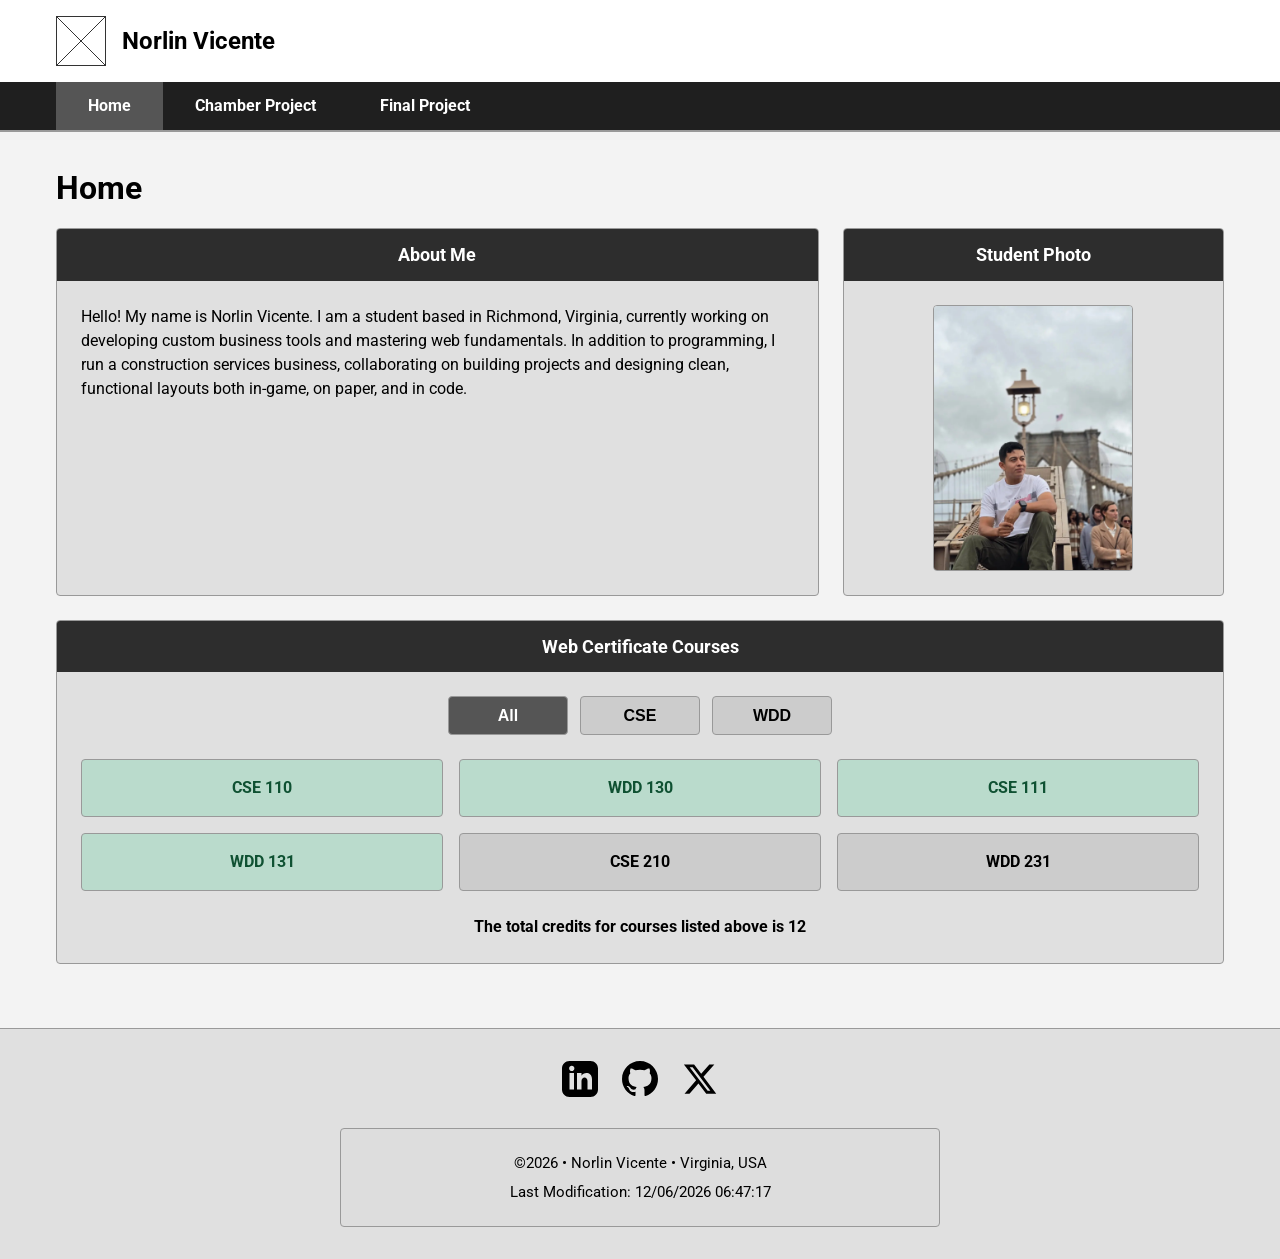
==== commit 4722ff56: "Align site structure and styles with course wireframes" ====
--- a/index.html
+++ b/index.html
@@ -18,7 +18,7 @@
     <link rel="stylesheet" href="styles/small.css">
     <link rel="stylesheet" href="styles/larger.css">
 
-    <!-- Split JavaScript Files -->
+    <!-- JavaScript Files -->
     <script src="scripts/navigation.js" defer></script>
     <script src="scripts/dates.js" defer></script>
     <script src="scripts/courses.js" defer></script>
@@ -26,19 +26,21 @@
 
 <body>
     <header>
-        <div class="logo-area">
-            <svg class="logo" viewBox="0 0 100 100" width="50" height="50" alt="Site Logo">
-                <rect width="100" height="100" fill="#333" />
-                <line x1="0" y1="0" x2="100" y2="100" stroke="#fff" stroke-width="5" />
-                <line x1="100" y1="0" x2="0" y2="100" stroke="#fff" stroke-width="5" />
-            </svg>
-            <span>Norlin Vicente</span>
+        <div class="header-top">
+            <div class="logo-area">
+                <svg class="logo" viewBox="0 0 100 100" width="50" height="50">
+                    <rect width="100" height="100" fill="none" stroke="#333" stroke-width="4" />
+                    <line x1="0" y1="0" x2="100" y2="100" stroke="#333" stroke-width="2" />
+                    <line x1="100" y1="0" x2="0" y2="100" stroke="#333" stroke-width="2" />
+                </svg>
+                <span>Norlin Vicente</span>
+            </div>
+            <button id="menu-button" aria-label="Toggle Menu">☰</button>
         </div>
-        <button id="menu-button" aria-label="Toggle Menu">☰</button>
         <nav id="navigation">
             <a href="#" class="active">Home</a>
-            <a href="chamber/index.html">Chamber</a>
-            <a href="project/index.html">Final</a>
+            <a href="chamber/index.html">Chamber Project</a>
+            <a href="project/index.html">Final Project</a>
         </nav>
     </header>
 
@@ -86,23 +88,30 @@
     </main>
 
     <footer>
-        <div class="social-links">
-            <a href="https://github.com/yourgithubusername" target="_blank" rel="noopener" aria-label="GitHub Profile">
-                <svg viewBox="0 0 24 24" width="32" height="32" fill="currentColor">
+        <div class="footer-socials">
+            <a href="https://linkedin.com" target="_blank" rel="noopener" aria-label="LinkedIn Profile">
+                <svg viewBox="0 0 24 24" width="36" height="36" fill="currentColor">
+                    <path
+                        d="M19 0h-14c-2.761 0-5 2.239-5 5v14c0 2.761 2.239 5 5 5h14c2.762 0 5-2.239 5-5v-14c0-2.761-2.238-5-5-5zm-11 19h-3v-11h3v11zm-1.5-12.268c-.966 0-1.75-.779-1.75-1.75s.784-1.75 1.75-1.75 1.75.779 1.75 1.75-.784 1.75-1.75 1.75zm13.5 12.268h-3v-5.604c0-3.368-4-3.113-4 0v5.604h-3v-11h3v1.765c1.396-2.586 7-2.777 7 2.476v6.759z" />
+                </svg>
+            </a>
+            <a href="https://github.com" target="_blank" rel="noopener" aria-label="GitHub Profile">
+                <svg viewBox="0 0 24 24" width="36" height="36" fill="currentColor">
                     <path
                         d="M12 0c-6.626 0-12 5.373-12 12 0 5.302 3.438 9.8 8.207 11.387.599.111.793-.261.793-.577v-2.234c-3.338.726-4.033-1.416-4.033-1.416-.546-1.387-1.333-1.756-1.333-1.756-1.089-.745.083-.729.083-.729 1.205.084 1.839 1.237 1.839 1.237 1.07 1.834 2.807 1.304 3.492.997.107-.775.418-1.305.762-1.604-2.665-.305-5.467-1.334-5.467-5.931 0-1.311.469-2.381 1.236-3.221-.124-.303-.535-1.524.117-3.176 0 0 1.008-.322 3.301 1.23.957-.266 1.983-.399 3.003-.404 1.02.005 2.047.138 3.006.404 2.291-1.552 3.297-1.23 3.297-1.23.653 1.653.242 2.874.118 3.176.77.84 1.235 1.911 1.235 3.221 0 4.609-2.807 5.624-5.479 5.921.43.372.823 1.102.823 2.222v3.293c0 .319.192.694.801.576 4.765-1.589 8.199-6.086 8.199-11.386 0-6.627-5.373-12-12-12z" />
                 </svg>
             </a>
-            <a href="https://linkedin.com/in/yourlinkedinusername" target="_blank" rel="noopener"
-                aria-label="LinkedIn Profile">
-                <svg viewBox="0 0 24 24" width="32" height="32" fill="currentColor">
+            <a href="https://x.com" target="_blank" rel="noopener" aria-label="X Profile">
+                <svg viewBox="0 0 24 24" width="36" height="36" fill="currentColor">
                     <path
-                        d="M19 0h-14c-2.761 0-5 2.239-5 5v14c0 2.761 2.239 5 5 5h14c2.762 0 5-2.239 5-5v-14c0-2.761-2.238-5-5-5zm-11 19h-3v-11h3v11zm-1.5-12.268c-.966 0-1.75-.779-1.75-1.75s.784-1.75 1.75-1.75 1.75.779 1.75 1.75-.784 1.75-1.75 1.75zm13.5 12.268h-3v-5.604c0-3.368-4-3.113-4 0v5.604h-3v-11h3v1.765c1.396-2.586 7-2.777 7 2.476v6.759z" />
+                        d="M18.244 2.25h3.308l-7.227 8.26 8.502 11.24H16.17l-5.214-6.817L4.99 21.75H1.68l7.73-8.835L1.254 2.25H8.08l4.713 6.231zm-1.161 17.52h1.833L7.084 4.126H5.117z" />
                 </svg>
             </a>
         </div>
-        <p>&copy;<span id="currentyear"></span> • Norlin Vicente • Virginia, USA</p>
-        <p id="lastModified"></p>
+        <div class="footer-bottom">
+            <p>&copy;<span id="currentyear"></span> • Norlin Vicente • Virginia, USA</p>
+            <p id="lastModified"></p>
+        </div>
     </footer>
 </body>
 
--- a/styles/small.css
+++ b/styles/small.css
@@ -1,14 +1,15 @@
-/* Color Scheme Palette */
+/* Color Scheme Palette matching the wireframe aesthetic */
 :root {
-    --primary-color: #1a1a1a;
-    --accent-color: #2b4c7e;
-    --accent-light: #e3ecf5;
-    --completed-color: #d1e7dd;
+    --primary-dark: #1f1f1f;
+    --nav-bg: #2d2d2d;
+    --nav-active: #555555;
+    --card-header-bg: #2d2d2d;
+    --card-body-bg: #e0e0e0;
+    --completed-color: #badbcc;
     --completed-text: #0f5132;
-    --text-color: #333333;
-    --bg-color: #f7f9fa;
-    --card-bg: #ffffff;
-    --border-color: #cccccc;
+    --text-color: #000000;
+    --bg-color: #f3f3f3;
+    --border-color: #999999;
 }
 
 * {
@@ -21,53 +22,51 @@
     font-family: 'Roboto', sans-serif;
     color: var(--text-color);
     background-color: var(--bg-color);
-    line-height: 1.6;
-}
-
-/* Header & Logo */
+    line-height: 1.5;
+}
+
+/* Header & Site Branding Block */
 header {
-    background-color: var(--primary-color);
-    color: white;
+    background-color: #ffffff;
+    border-bottom: 2px solid var(--border-color);
+}
+
+.header-top {
     display: flex;
     justify-content: space-between;
     align-items: center;
     padding: 1rem;
-    position: relative;
+    max-width: 1200px;
+    margin: 0 auto;
 }
 
 .logo-area {
     display: flex;
     align-items: center;
-    gap: 0.75rem;
-}
-
-.logo {
-    border-radius: 4px;
+    gap: 1rem;
 }
 
 .logo-area span {
-    font-size: 1.25rem;
-    font-weight: bold;
-}
-
-/* Nav & Hamburger */
+    font-size: 1.5rem;
+    font-weight: bold;
+}
+
+/* Hamburger Menu Icon */
 #menu-button {
-    font-size: 2rem;
+    font-size: 1.75rem;
     background: none;
-    border: none;
-    color: white;
+    border: 1px solid var(--border-color);
+    padding: 0.25rem 0.75rem;
+    border-radius: 4px;
     cursor: pointer;
-}
-
+    color: var(--text-color);
+}
+
+/* Vertical Mobile Navigation Menu */
 #navigation {
     display: none;
     flex-direction: column;
-    position: absolute;
-    top: 100%;
-    left: 0;
-    width: 100%;
-    background-color: #222;
-    z-index: 100;
+    background-color: var(--nav-bg);
 }
 
 #navigation.open {
@@ -75,20 +74,21 @@
 }
 
 #navigation a {
-    color: white;
+    color: #ffffff;
     text-decoration: none;
     padding: 1rem;
-    text-align: center;
-    border-top: 1px solid #444;
-    transition: background 0.3s;
+    text-align: left;
+    font-weight: bold;
+    border-top: 1px solid #444444;
+    transition: background 0.2s;
 }
 
 #navigation a:hover,
 #navigation a.active {
-    background-color: var(--accent-color);
-}
-
-/* Main Content Structure */
+    background-color: var(--nav-active);
+}
+
+/* Main Content Wrapper */
 main {
     padding: 1rem;
     max-width: 1200px;
@@ -96,10 +96,12 @@
 }
 
 h1 {
-    margin-bottom: 1rem;
-    text-align: center;
-}
-
+    font-size: 2rem;
+    margin: 1rem 0;
+    text-align: left;
+}
+
+/* Grid & Content Panels */
 .grid-container {
     display: flex;
     flex-direction: column;
@@ -107,23 +109,22 @@
 }
 
 .card {
-    background-color: var(--card-bg);
-    border: 1px solid var(--border-color);
-    border-radius: 8px;
+    background-color: var(--card-body-bg);
+    border: 1px solid var(--border-color);
+    border-radius: 4px;
     overflow: hidden;
-    box-shadow: 0 2px 5px rgba(0, 0, 0, 0.05);
 }
 
 .card h2 {
-    background-color: var(--primary-color);
-    color: white;
-    font-size: 1.1rem;
+    background-color: var(--card-header-bg);
+    color: #ffffff;
+    font-size: 1.15rem;
     padding: 0.75rem;
     text-align: center;
 }
 
 .card-content {
-    padding: 1.25rem;
+    padding: 1.5rem;
 }
 
 .photo-container {
@@ -133,45 +134,44 @@
 }
 
 .photo-container img {
-    border-radius: 8px;
+    border-radius: 4px;
     max-width: 100%;
     height: auto;
     object-fit: cover;
     border: 1px solid var(--border-color);
 }
 
-/* Filter Buttons & Courses */
+/* Interactive Course Buttons & Grid */
 .filter-buttons {
     display: flex;
     justify-content: center;
-    gap: 0.5rem;
+    gap: 0.75rem;
     margin-bottom: 1.5rem;
 }
 
 .btn {
     flex: 1;
-    max-width: 100px;
-    padding: 0.5rem 1rem;
-    border: 1px solid var(--border-color);
-    border-radius: 4px;
-    background-color: #e0e0e0;
+    max-width: 120px;
+    padding: 0.6rem;
+    border: 1px solid var(--border-color);
+    border-radius: 4px;
+    background-color: #cccccc;
     cursor: pointer;
     font-weight: bold;
-    transition: all 0.2s ease-in-out;
+    font-size: 1rem;
+    transition: all 0.2s;
 }
 
 .btn:hover,
 .btn.active {
-    background-color: var(--accent-color);
+    background-color: var(--nav-active);
     color: white;
-    border-color: var(--accent-color);
 }
 
 .courses-grid {
-    display: grid;
-    grid-template-columns: 1fr;
+    display: flex;
+    flex-direction: column;
     gap: 0.75rem;
-    margin-bottom: 1rem;
 }
 
 .course-card {
@@ -179,49 +179,57 @@
     border-radius: 4px;
     padding: 1rem;
     text-align: center;
-    background-color: #e9ecef;
+    background-color: #cccccc;
     font-weight: bold;
 }
 
 .course-card.completed {
     background-color: var(--completed-color);
     color: var(--completed-text);
-    border-color: #badbcc;
 }
 
 .credits-display {
     text-align: center;
     font-weight: bold;
-    margin-top: 1rem;
-}
-
-/* Footer */
+    margin-top: 1.5rem;
+}
+
+/* Footer Section */
 footer {
-    background-color: var(--primary-color);
-    color: white;
-    text-align: center;
-    padding: 1.5rem 1rem;
-    margin-top: 2rem;
-    font-size: 0.9rem;
-}
-
-.social-links {
+    background-color: var(--card-body-bg);
+    border-top: 1px solid var(--border-color);
+    color: var(--text-color);
+    text-align: center;
+    padding: 2rem 1rem;
+    margin-top: 3rem;
+}
+
+.footer-socials {
     display: flex;
     justify-content: center;
     gap: 1.5rem;
-    margin-bottom: 1rem;
-}
-
-.social-links a {
-    color: white;
+    margin-bottom: 1.5rem;
+}
+
+.footer-socials a {
+    color: var(--text-color);
     transition: transform 0.2s;
 }
 
-.social-links a:hover {
-    color: #cbd5e1;
+.footer-socials a:hover {
     transform: scale(1.1);
 }
 
-footer p {
-    margin: 0.5rem 0;
+.footer-bottom {
+    background-color: #dddddd;
+    padding: 1rem;
+    border-radius: 4px;
+    border: 1px solid var(--border-color);
+    max-width: 600px;
+    margin: 0 auto;
+}
+
+.footer-bottom p {
+    margin: 0.4rem 0;
+    font-size: 0.95rem;
 }
--- a/styles/larger.css
+++ b/styles/larger.css
@@ -1,6 +1,15 @@
 @media (min-width: 768px) {
 
-    /* Large-screen horizontal navigation */
+    /* Large-screen split top header & global horizontal navigation bar */
+    header {
+        display: flex;
+        flex-direction: column;
+    }
+
+    .header-top {
+        width: 100%;
+    }
+
     #menu-button {
         display: none;
     }
@@ -8,18 +17,24 @@
     #navigation {
         display: flex;
         flex-direction: row;
-        position: static;
-        width: auto;
-        background-color: transparent;
+        justify-content: flex-start;
+        background-color: var(--primary-dark);
+        padding-left: calc((100% - 1200px) / 2 + 1rem);
+    }
+
+    /* Fallback padding alignment if width is less than max-width limit */
+    @media (max-width: 1220px) {
+        #navigation {
+            padding-left: 1rem;
+        }
     }
 
     #navigation a {
         border-top: none;
-        padding: 0.5rem 1.5rem;
-        border-radius: 4px;
+        padding: 0.75rem 2rem;
     }
 
-    /* Grid Layout */
+    /* Matching grid layout for side-by-side elements */
     .grid-container {
         display: grid;
         grid-template-columns: 2fr 1fr;
@@ -38,7 +53,10 @@
         grid-column: 1 / 3;
     }
 
+    /* Multi-column grid directory layouts */
     .courses-grid {
+        display: grid;
         grid-template-columns: repeat(3, 1fr);
+        gap: 1rem;
     }
 }
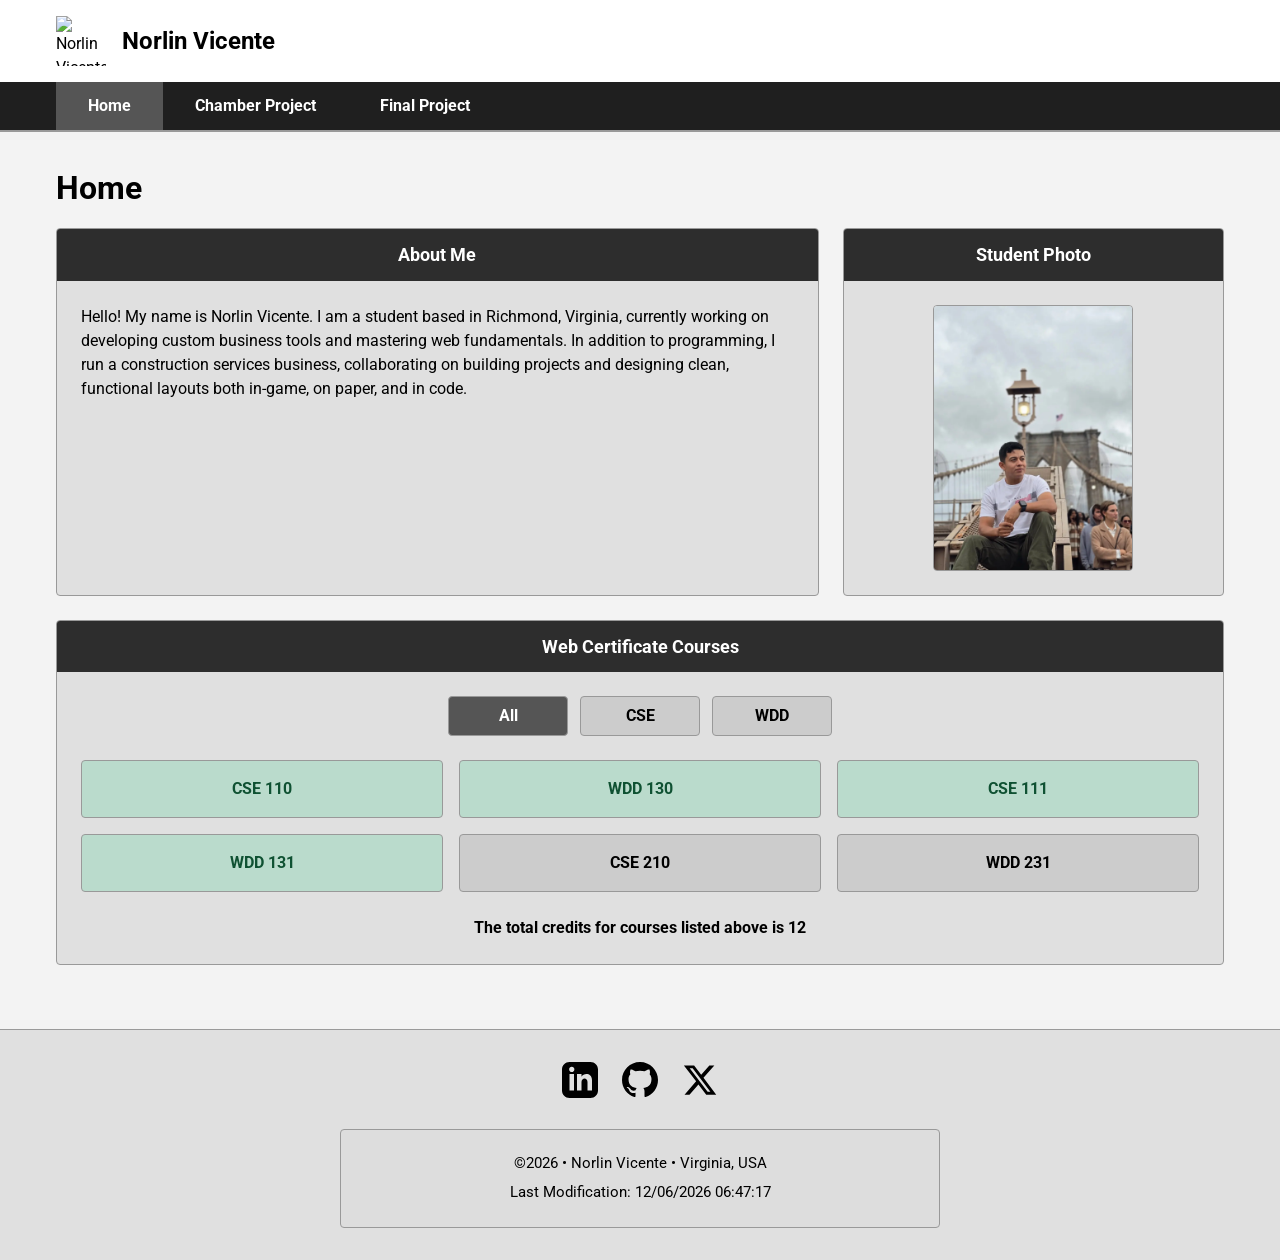
==== commit 47dc0a51: "Update chamber project navigation link" ====
--- a/index.html
+++ b/index.html
@@ -4,21 +4,25 @@
 <head>
     <meta charset="UTF-8">
     <meta name="viewport" content="width=device-width, initial-scale=1.0">
-    <title>WDD 231 - Course Home Page</title>
+
+    <title>WDD 231 - Course Home Page - Norlin Vicente</title>
+
     <meta name="description"
-        content="Course home page for Norlin Vicente in WDD 231: Dynamic Web Fundamentals, featuring completed coursework and web development projects.">
+        content="Course home page for Norlin Vicente in WDD 231: Web Frontend Development I, featuring completed coursework and web development projects.">
+
     <meta name="author" content="Norlin Vicente">
 
-    <!-- Google Fonts -->
+    <!-- Google Font -->
     <link rel="preconnect" href="https://fonts.googleapis.com">
     <link rel="preconnect" href="https://fonts.gstatic.com" crossorigin>
     <link href="https://fonts.googleapis.com/css2?family=Roboto:wght@300;400;700&display=swap" rel="stylesheet">
 
-    <!-- CSS Stylesheets -->
+    <!-- CSS files -->
+    <link rel="stylesheet" href="styles/normalize.css">
     <link rel="stylesheet" href="styles/small.css">
     <link rel="stylesheet" href="styles/larger.css">
 
-    <!-- JavaScript Files -->
+    <!-- JavaScript files -->
     <script src="scripts/navigation.js" defer></script>
     <script src="scripts/dates.js" defer></script>
     <script src="scripts/courses.js" defer></script>
@@ -28,19 +32,29 @@
     <header>
         <div class="header-top">
             <div class="logo-area">
-                <svg class="logo" viewBox="0 0 100 100" width="50" height="50">
-                    <rect width="100" height="100" fill="none" stroke="#333" stroke-width="4" />
-                    <line x1="0" y1="0" x2="100" y2="100" stroke="#333" stroke-width="2" />
-                    <line x1="100" y1="0" x2="0" y2="100" stroke="#333" stroke-width="2" />
-                </svg>
+                <img src="images/logo.svg" class="logo" alt="Norlin Vicente course website logo" width="50" height="50">
+
                 <span>Norlin Vicente</span>
             </div>
-            <button id="menu-button" aria-label="Toggle Menu">☰</button>
+
+            <button id="menu-button" type="button" aria-label="Open navigation menu" aria-controls="navigation"
+                aria-expanded="false">
+                ☰
+            </button>
         </div>
-        <nav id="navigation">
-            <a href="#" class="active">Home</a>
-            <a href="chamber/index.html">Chamber Project</a>
-            <a href="project/index.html">Final Project</a>
+
+        <nav id="navigation" aria-label="Primary navigation">
+            <a href="index.html" class="active" aria-current="page">
+                Home
+            </a>
+
+            <a href="chamber/directory.html">
+                Chamber Project
+            </a>
+
+            <a href="project/index.html">
+                Final Project
+            </a>
         </nav>
     </header>
 
@@ -50,37 +64,54 @@
         <div class="grid-container">
             <section class="card info-card">
                 <h2>About Me</h2>
+
                 <div class="card-content">
-                    <p>Hello! My name is Norlin Vicente. I am a student based in Richmond, Virginia, currently working
-                        on developing custom business tools and mastering web fundamentals. In addition to programming,
-                        I run a construction services business, collaborating on building projects and designing clean,
-                        functional layouts both in-game, on paper, and in code.</p>
+                    <p>
+                        Hello! My name is Norlin Vicente. I am a student based in
+                        Richmond, Virginia, currently working on developing custom
+                        business tools and mastering web fundamentals. In addition
+                        to programming, I run a construction services business,
+                        collaborating on building projects and designing clean,
+                        functional layouts both in-game, on paper, and in code.
+                    </p>
                 </div>
             </section>
 
             <section class="card photo-card">
                 <h2>Student Photo</h2>
+
                 <div class="card-content photo-container">
-                    <img src="images/profile.webp" alt="Profile photo of Norlin Vicente" width="200" height="200"
-                        loading="lazy">
+                    <img src="images/profile.webp" alt="Norlin Vicente sitting near the Brooklyn Bridge" width="200"
+                        height="200">
                 </div>
             </section>
 
             <section class="card courses-card">
                 <h2>Web Certificate Courses</h2>
+
                 <div class="card-content">
-                    <div class="filter-buttons">
-                        <button id="filter-all" class="btn active">All</button>
-                        <button id="filter-cse" class="btn">CSE</button>
-                        <button id="filter-wdd" class="btn">WDD</button>
+                    <div class="filter-buttons" aria-label="Filter courses by subject">
+
+                        <button id="filter-all" class="btn active" type="button">
+                            All
+                        </button>
+
+                        <button id="filter-cse" class="btn" type="button">
+                            CSE
+                        </button>
+
+                        <button id="filter-wdd" class="btn" type="button">
+                            WDD
+                        </button>
                     </div>
 
-                    <div id="course-container" class="courses-grid">
-                        <!-- Rendered dynamically by JavaScript -->
+                    <div id="course-container" class="courses-grid" aria-live="polite">
+                        <!-- Courses are displayed with JavaScript. -->
                     </div>
 
                     <p id="total-credits" class="credits-display">
-                        The total credits for courses listed above is <span id="credits-value">0</span>
+                        The total credits for courses listed above is
+                        <span id="credits-value">0</span>
                     </p>
                 </div>
             </section>
@@ -89,27 +120,46 @@
 
     <footer>
         <div class="footer-socials">
-            <a href="https://linkedin.com" target="_blank" rel="noopener" aria-label="LinkedIn Profile">
-                <svg viewBox="0 0 24 24" width="36" height="36" fill="currentColor">
+            <a href="https://www.linkedin.com/" target="_blank" rel="noopener noreferrer"
+                aria-label="Visit Norlin Vicente's LinkedIn profile">
+
+                <svg viewBox="0 0 24 24" width="36" height="36" fill="currentColor" aria-hidden="true">
+
                     <path
-                        d="M19 0h-14c-2.761 0-5 2.239-5 5v14c0 2.761 2.239 5 5 5h14c2.762 0 5-2.239 5-5v-14c0-2.761-2.238-5-5-5zm-11 19h-3v-11h3v11zm-1.5-12.268c-.966 0-1.75-.779-1.75-1.75s.784-1.75 1.75-1.75 1.75.779 1.75 1.75-.784 1.75-1.75 1.75zm13.5 12.268h-3v-5.604c0-3.368-4-3.113-4 0v5.604h-3v-11h3v1.765c1.396-2.586 7-2.777 7 2.476v6.759z" />
+                        d="M19 0h-14c-2.761 0-5 2.239-5 5v14c0 2.761 2.239 5 5 5h14c2.762 0 5-2.239 5-5v-14c0-2.761-2.238-5-5-5zm-11 19h-3v-11h3v11zm-1.5-12.268c-.966 0-1.75-.779-1.75-1.75s.784-1.75 1.75-1.75 1.75.779 1.75 1.75-.784 1.75-1.75 1.75zm13.5 12.268h-3v-5.604c0-3.368-4-3.113-4 0v5.604h-3v-11h3v1.765c1.396-2.586 7-2.777 7 2.476v6.759z">
+                    </path>
                 </svg>
             </a>
-            <a href="https://github.com" target="_blank" rel="noopener" aria-label="GitHub Profile">
-                <svg viewBox="0 0 24 24" width="36" height="36" fill="currentColor">
+
+            <a href="https://github.com/vicentenorlin27" target="_blank" rel="noopener noreferrer"
+                aria-label="Visit Norlin Vicente's GitHub profile">
+
+                <svg viewBox="0 0 24 24" width="36" height="36" fill="currentColor" aria-hidden="true">
+
                     <path
-                        d="M12 0c-6.626 0-12 5.373-12 12 0 5.302 3.438 9.8 8.207 11.387.599.111.793-.261.793-.577v-2.234c-3.338.726-4.033-1.416-4.033-1.416-.546-1.387-1.333-1.756-1.333-1.756-1.089-.745.083-.729.083-.729 1.205.084 1.839 1.237 1.839 1.237 1.07 1.834 2.807 1.304 3.492.997.107-.775.418-1.305.762-1.604-2.665-.305-5.467-1.334-5.467-5.931 0-1.311.469-2.381 1.236-3.221-.124-.303-.535-1.524.117-3.176 0 0 1.008-.322 3.301 1.23.957-.266 1.983-.399 3.003-.404 1.02.005 2.047.138 3.006.404 2.291-1.552 3.297-1.23 3.297-1.23.653 1.653.242 2.874.118 3.176.77.84 1.235 1.911 1.235 3.221 0 4.609-2.807 5.624-5.479 5.921.43.372.823 1.102.823 2.222v3.293c0 .319.192.694.801.576 4.765-1.589 8.199-6.086 8.199-11.386 0-6.627-5.373-12-12-12z" />
+                        d="M12 0c-6.626 0-12 5.373-12 12 0 5.302 3.438 9.8 8.207 11.387.599.111.793-.261.793-.577v-2.234c-3.338.726-4.033-1.416-4.033-1.416-.546-1.387-1.333-1.756-1.333-1.756-1.089-.745.083-.729.083-.729 1.205.084 1.839 1.237 1.839 1.237 1.07 1.834 2.807 1.304 3.492.997.107-.775.418-1.305.762-1.604-2.665-.305-5.467-1.334-5.467-5.931 0-1.311.469-2.381 1.236-3.221-.124-.303-.535-1.524.117-3.176 0 0 1.008-.322 3.301 1.23.957-.266 1.983-.399 3.003-.404 1.02.005 2.047.138 3.006.404 2.291-1.552 3.297-1.23 3.297-1.23.653 1.653.242 2.874.118 3.176.77.84 1.235 1.911 1.235 3.221 0 4.609-2.807 5.624-5.479 5.921.43.372.823 1.102.823 2.222v3.293c0 .319.192.694.801.576 4.765-1.589 8.199-6.086 8.199-11.386 0-6.627-5.373-12-12-12z">
+                    </path>
                 </svg>
             </a>
-            <a href="https://x.com" target="_blank" rel="noopener" aria-label="X Profile">
-                <svg viewBox="0 0 24 24" width="36" height="36" fill="currentColor">
+
+            <a href="https://x.com/" target="_blank" rel="noopener noreferrer" aria-label="Visit X">
+
+                <svg viewBox="0 0 24 24" width="36" height="36" fill="currentColor" aria-hidden="true">
+
                     <path
-                        d="M18.244 2.25h3.308l-7.227 8.26 8.502 11.24H16.17l-5.214-6.817L4.99 21.75H1.68l7.73-8.835L1.254 2.25H8.08l4.713 6.231zm-1.161 17.52h1.833L7.084 4.126H5.117z" />
+                        d="M18.244 2.25h3.308l-7.227 8.26 8.502 11.24H16.17l-5.214-6.817L4.99 21.75H1.68l7.73-8.835L1.254 2.25H8.08l4.713 6.231zm-1.161 17.52h1.833L7.084 4.126H5.117z">
+                    </path>
                 </svg>
             </a>
         </div>
+
         <div class="footer-bottom">
-            <p>&copy;<span id="currentyear"></span> • Norlin Vicente • Virginia, USA</p>
+            <p>
+                &copy;<span id="currentyear"></span>
+                • Norlin Vicente
+                • Virginia, USA
+            </p>
+
             <p id="lastModified"></p>
         </div>
     </footer>
